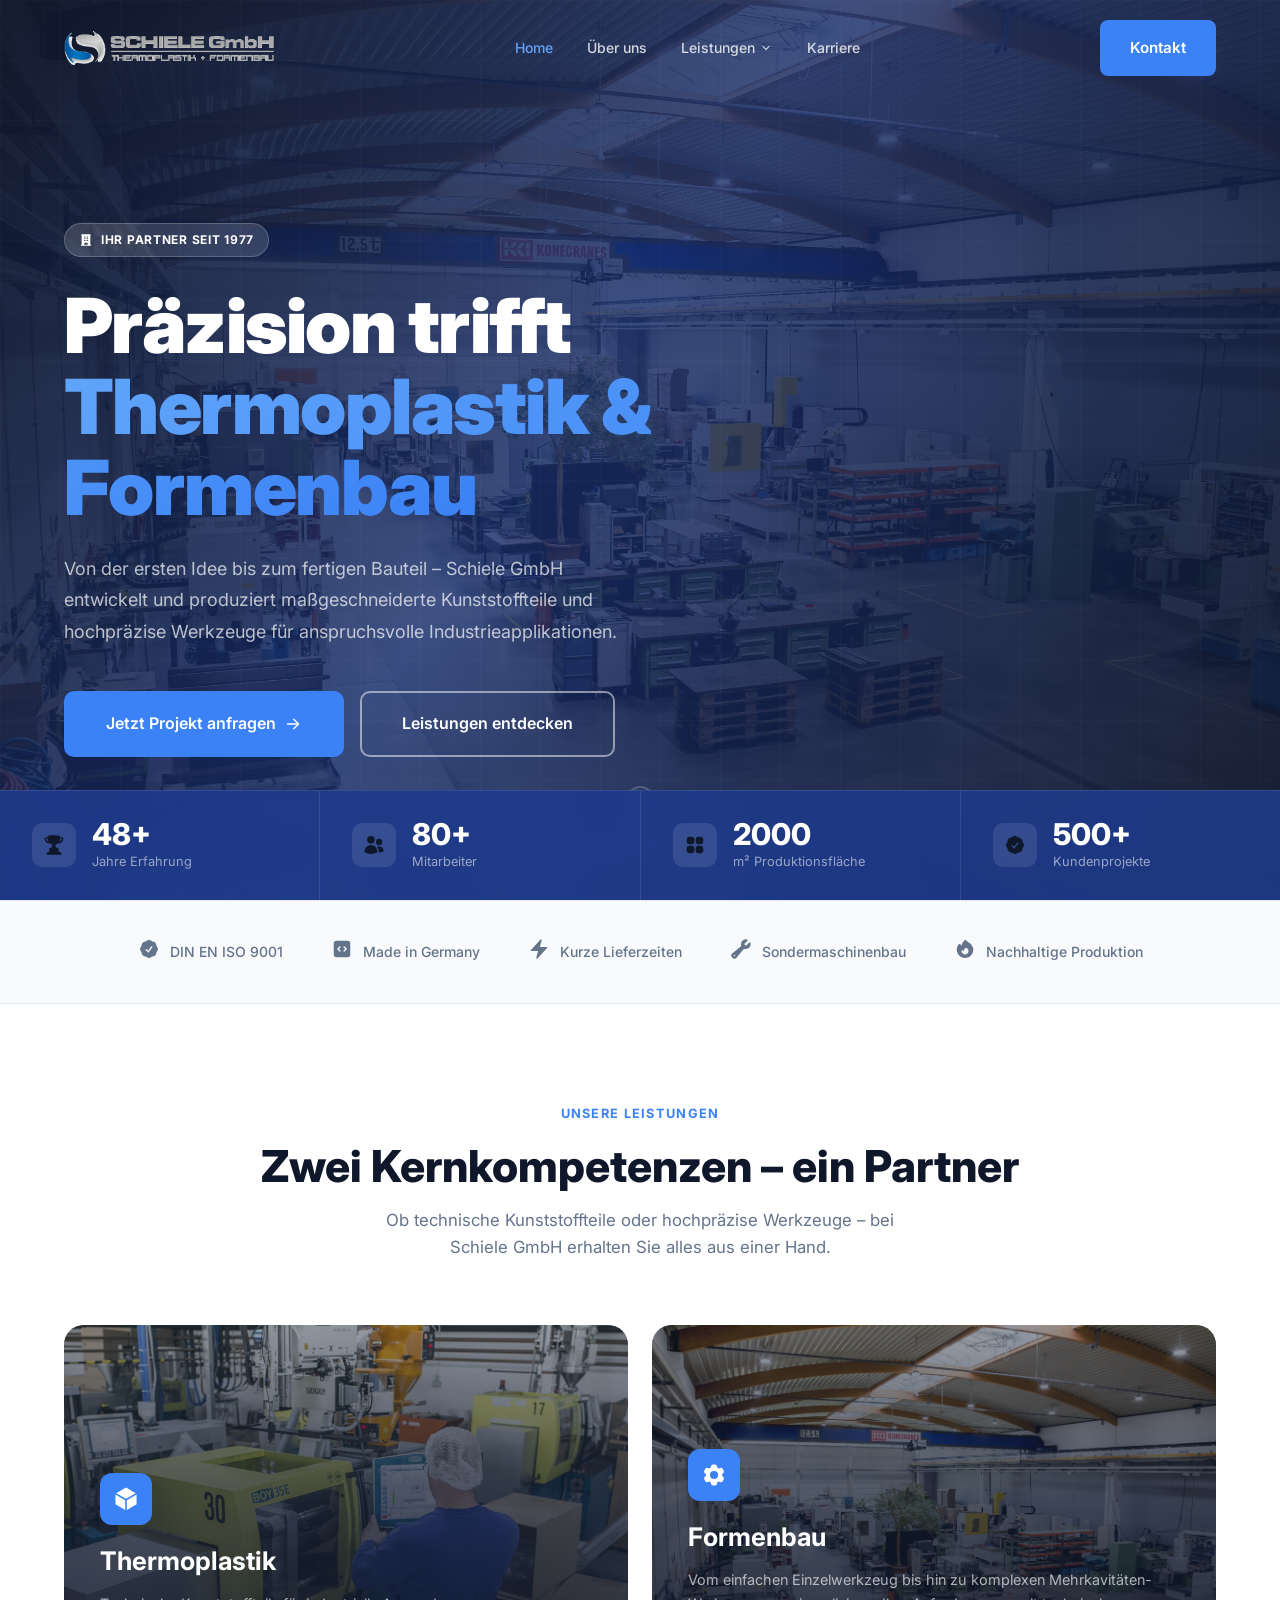
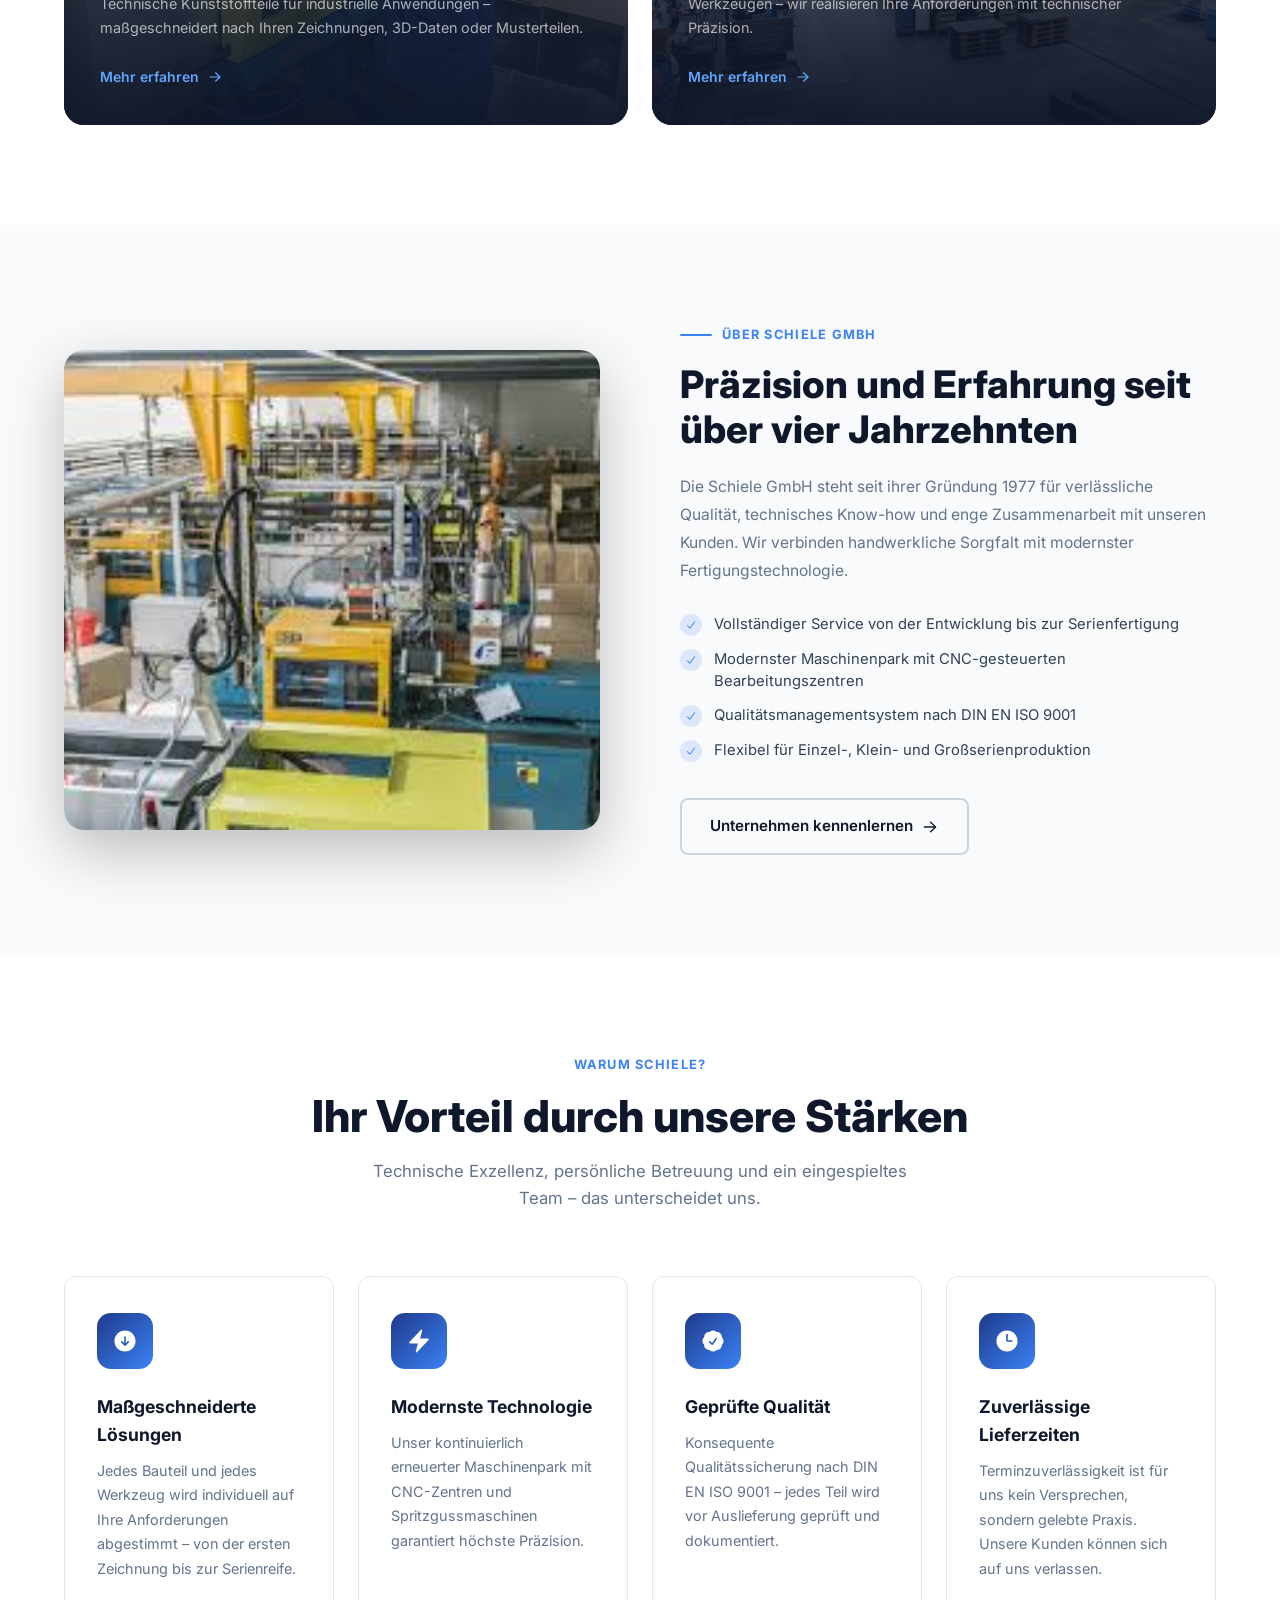
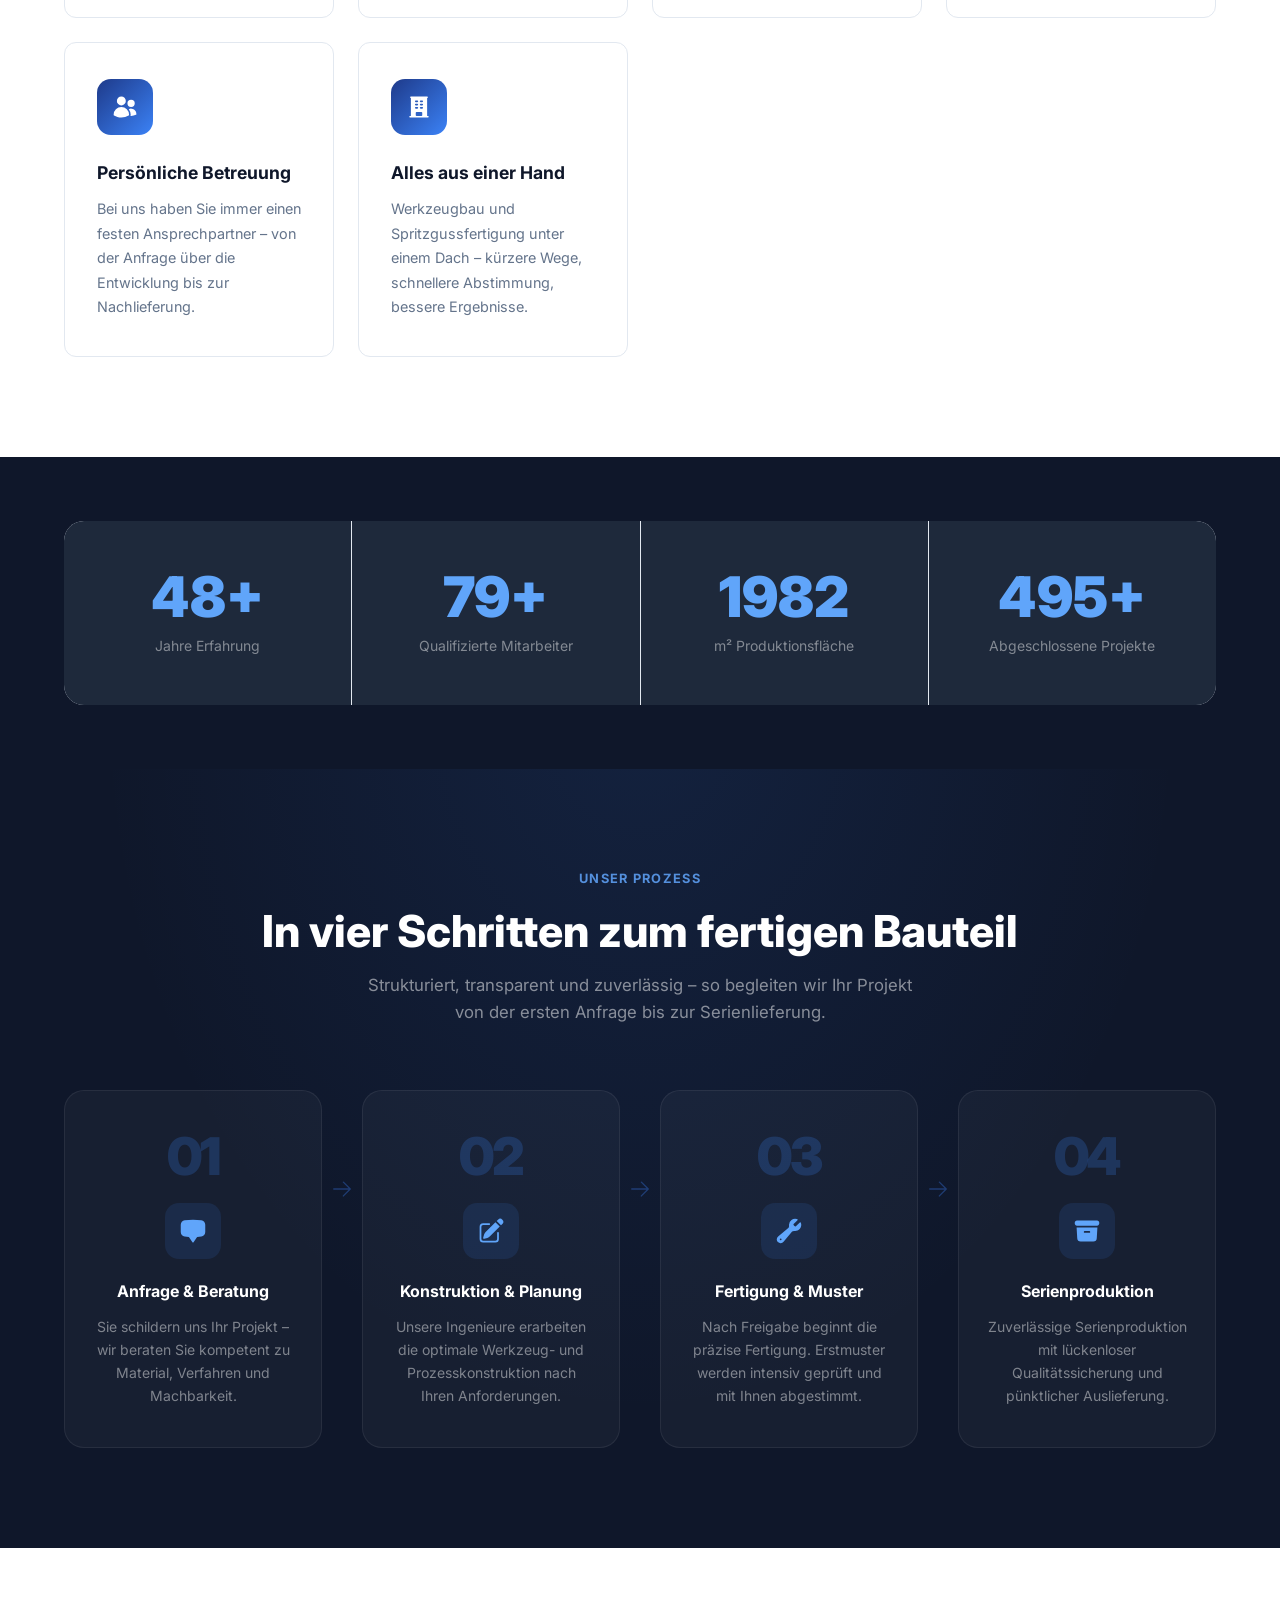
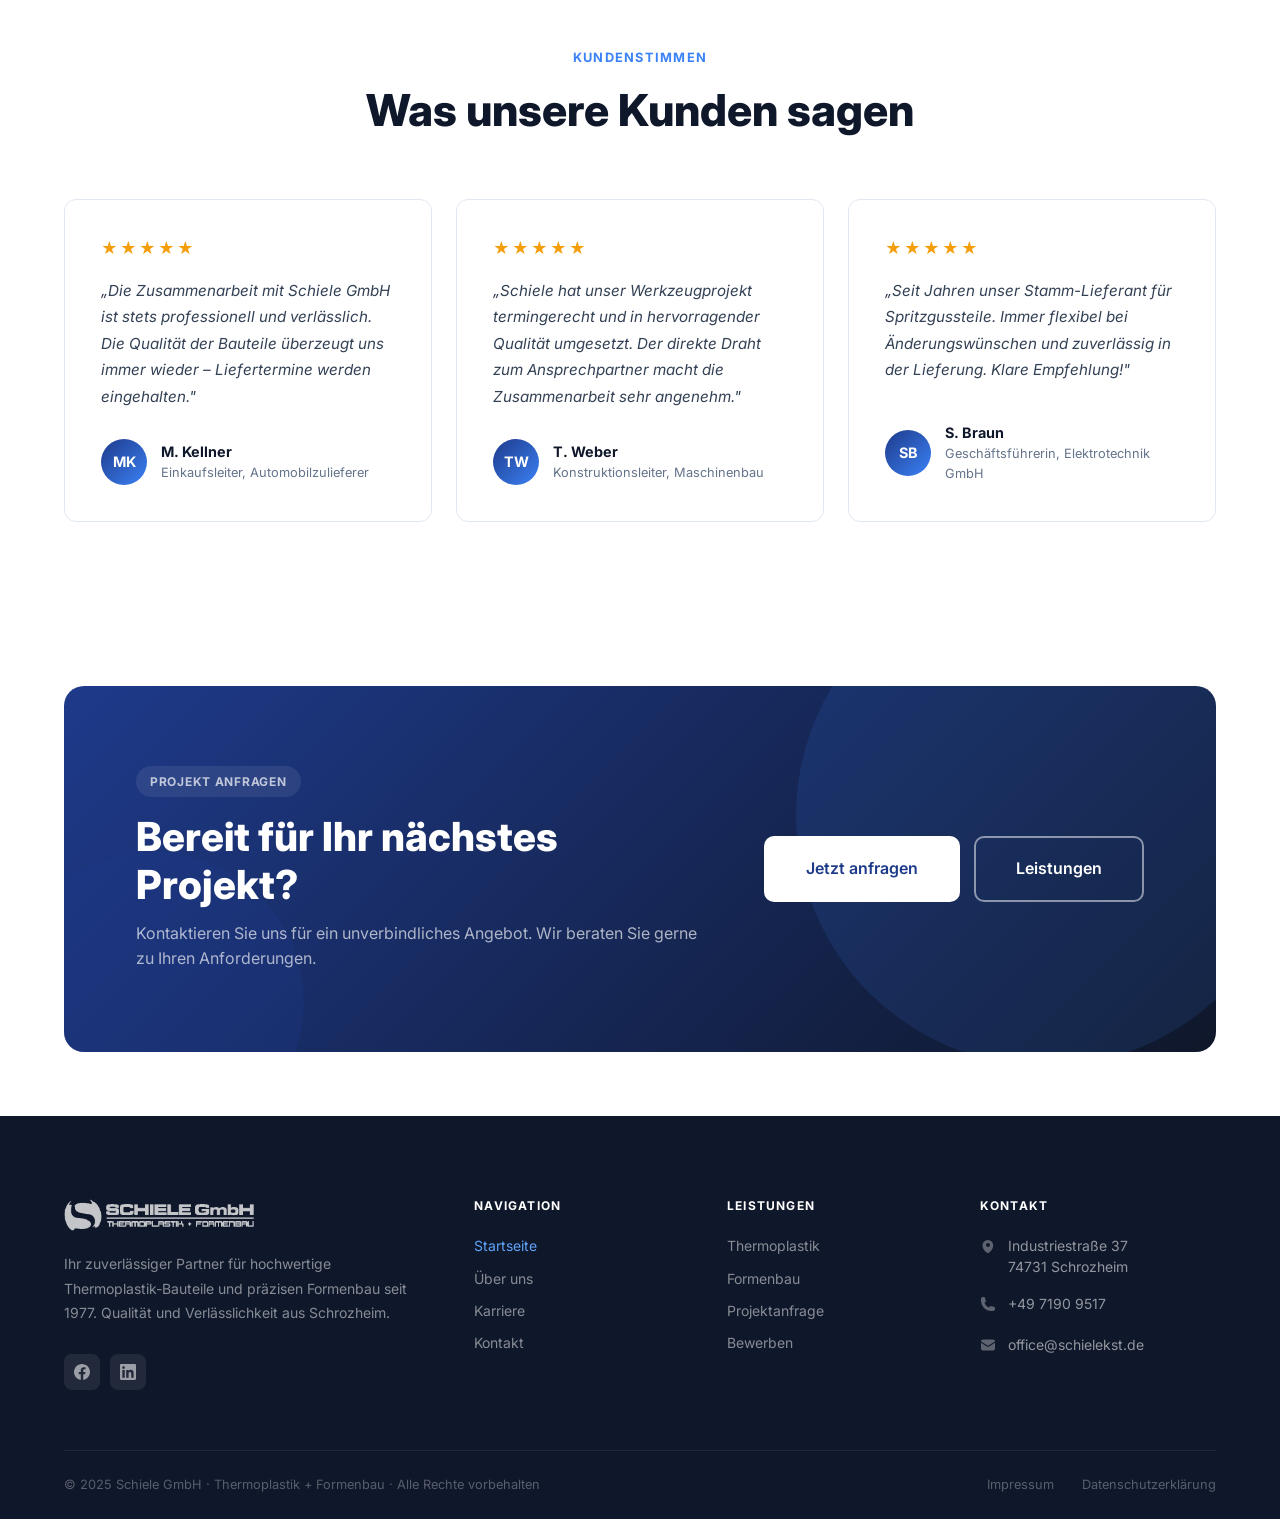
==== index.html @ 1c0bf758 "Initial commit: Schiele GmbH website Co-Authored-By: Claude Sonnet 4.6 <noreply@anthropic.com>" ====
<!DOCTYPE html>
<html lang="de">
<head>
  <meta charset="UTF-8">
  <meta name="viewport" content="width=device-width, initial-scale=1.0">
  <title>Schiele GmbH – Thermoplastik + Formenbau | Schrozheim</title>
  <meta name="description" content="Schiele GmbH – Ihr erfahrener Partner für Thermoplastik-Bauteile und Formenbau. Seit 1977 bieten wir maßgeschneiderte Lösungen für die Industrie.">
  <link rel="stylesheet" href="css/style.css">
  <link rel="preconnect" href="https://fonts.googleapis.com">
  <link rel="preconnect" href="https://fonts.gstatic.com" crossorigin>
  <link href="https://fonts.googleapis.com/css2?family=Inter:wght@300;400;500;600;700;800;900&display=swap" rel="stylesheet">
</head>
<body>

<!-- ===== NAVBAR ===== -->
<nav class="navbar" id="navbar">
  <div class="container">
    <div class="navbar-inner">
      <a href="index.html" class="navbar-logo">
        <img src="Images/schiele_logo_transparent_edited.png" alt="Schiele GmbH">
      </a>
      <ul class="navbar-links">
        <li><a href="index.html">Home</a></li>
        <li><a href="ueber-uns.html">Über uns</a></li>
        <li class="nav-dropdown">
          <a href="#" class="dropdown-toggle">
            Leistungen
            <svg viewBox="0 0 20 20" fill="currentColor" width="14" height="14"><path fill-rule="evenodd" d="M5.23 7.21a.75.75 0 011.06.02L10 11.168l3.71-3.938a.75.75 0 111.08 1.04l-4.25 4.5a.75.75 0 01-1.08 0l-4.25-4.5a.75.75 0 01.02-1.06z" clip-rule="evenodd"/></svg>
          </a>
          <div class="nav-dropdown-menu">
            <a href="leistungen/thermoplastik.html">
              <span class="dd-icon">
                <svg xmlns="http://www.w3.org/2000/svg" viewBox="0 0 24 24" fill="currentColor" width="18" height="18"><path d="M12.378 1.602a.75.75 0 00-.756 0L3 6.632l9 5.25 9-5.25-8.622-5.03zM21.75 7.93l-9 5.25v9l8.628-5.032a.75.75 0 00.372-.648V7.93zM11.25 22.18v-9l-9-5.25v8.57a.75.75 0 00.372.648l8.628 5.033z"/></svg>
              </span>
              <span class="dd-text"><strong>Thermoplastik</strong><span>Kunststoffteile nach Maß</span></span>
            </a>
            <a href="leistungen/formenbau.html">
              <span class="dd-icon">
                <svg xmlns="http://www.w3.org/2000/svg" viewBox="0 0 24 24" fill="currentColor" width="18" height="18"><path fill-rule="evenodd" d="M11.078 2.25c-.917 0-1.699.663-1.85 1.567L9.05 4.889c-.02.12-.115.26-.297.348a7.493 7.493 0 00-.986.57c-.166.115-.334.126-.45.083L6.3 5.508a1.875 1.875 0 00-2.282.819l-.922 1.597a1.875 1.875 0 00.432 2.385l.84.692c.095.078.17.229.154.43a7.598 7.598 0 000 1.139c.015.2-.059.352-.153.43l-.841.692a1.875 1.875 0 00-.432 2.385l.922 1.597a1.875 1.875 0 002.282.818l1.019-.382c.115-.043.283-.031.45.082.312.214.641.405.985.57.182.088.277.228.297.35l.178 1.071c.151.904.933 1.567 1.85 1.567h1.844c.916 0 1.699-.663 1.85-1.567l.178-1.072c.02-.12.114-.26.297-.349.344-.165.673-.356.985-.57.167-.114.335-.125.45-.082l1.02.382a1.875 1.875 0 002.28-.819l.923-1.597a1.875 1.875 0 00-.432-2.385l-.84-.692c-.095-.078-.17-.229-.154-.43a7.614 7.614 0 000-1.139c-.016-.2.059-.352.153-.43l.84-.692c.708-.582.891-1.59.433-2.385l-.922-1.597a1.875 1.875 0 00-2.282-.818l-1.02.382c-.114.043-.282.031-.449-.083a7.49 7.49 0 00-.985-.57c-.183-.087-.277-.227-.297-.348l-.179-1.072a1.875 1.875 0 00-1.85-1.567h-1.843zM12 15.75a3.75 3.75 0 100-7.5 3.75 3.75 0 000 7.5z" clip-rule="evenodd"/></svg>
              </span>
              <span class="dd-text"><strong>Formenbau</strong><span>Von der Idee zum Werkzeug</span></span>
            </a>
          </div>
        </li>
        <li><a href="karriere.html">Karriere</a></li>
      </ul>
      <div class="navbar-cta">
        <a href="kontakt.html" class="btn btn-primary">Kontakt</a>
      </div>
      <button class="hamburger" id="hamburger" aria-label="Menü öffnen">
        <span></span><span></span><span></span>
      </button>
    </div>
  </div>
</nav>
<div class="mobile-nav" id="mobileNav">
  <button class="mobile-nav-close" id="mobileClose">✕</button>
  <a href="index.html">Home</a>
  <a href="ueber-uns.html">Über uns</a>
  <div class="mobile-nav-section">
    <div class="mobile-nav-label">Leistungen</div>
    <a href="leistungen/thermoplastik.html" style="font-size:1rem;padding:10px 0 10px 16px;">→&nbsp; Thermoplastik</a>
    <a href="leistungen/formenbau.html" style="font-size:1rem;padding:10px 0 10px 16px;">→&nbsp; Formenbau</a>
  </div>
  <a href="karriere.html">Karriere</a>
  <a href="kontakt.html" class="btn btn-primary btn-lg" style="margin-top:32px;justify-content:center;">Kontakt aufnehmen</a>
</div>

<!-- ===== HERO ===== -->
<section class="hero">
  <div class="hero-bg" style="background-image: url('Images/moulds_halle__2_.jpg')"></div>
  <div class="hero-gradient"></div>
  <div class="hero-grid-overlay"></div>
  <div class="container" style="width:100%">
    <div class="hero-content">
      <div class="hero-badge">
        <span class="badge badge-white" style="display:inline-flex;align-items:center;gap:8px">
          <svg xmlns="http://www.w3.org/2000/svg" viewBox="0 0 24 24" fill="currentColor" width="14" height="14"><path fill-rule="evenodd" d="M4.5 2.25a.75.75 0 000 1.5v16.5h-.75a.75.75 0 000 1.5h16.5a.75.75 0 000-1.5h-.75V3.75a.75.75 0 000-1.5h-15zM9 6a.75.75 0 000 1.5h1.5a.75.75 0 000-1.5H9zm-.75 3.75A.75.75 0 019 9h1.5a.75.75 0 010 1.5H9a.75.75 0 01-.75-.75zM9 12a.75.75 0 000 1.5h1.5a.75.75 0 000-1.5H9zm3.75-5.25A.75.75 0 0113.5 6H15a.75.75 0 010 1.5h-1.5a.75.75 0 01-.75-.75zM13.5 9a.75.75 0 000 1.5H15A.75.75 0 0015 9h-1.5zm-.75 3.75a.75.75 0 01.75-.75H15a.75.75 0 010 1.5h-1.5a.75.75 0 01-.75-.75zM9 19.5v-2.25a.75.75 0 01.75-.75h4.5a.75.75 0 01.75.75v2.25a.75.75 0 01-.75.75h-4.5A.75.75 0 019 19.5z" clip-rule="evenodd"/></svg>
          Ihr Partner seit 1977
        </span>
      </div>
      <h1>
        Präzision trifft<br>
        <span class="highlight">Thermoplastik &amp; Formenbau</span>
      </h1>
      <p class="hero-lead">
        Von der ersten Idee bis zum fertigen Bauteil – Schiele GmbH entwickelt und produziert
        maßgeschneiderte Kunststoffteile und hochpräzise Werkzeuge für anspruchsvolle Industrieapplikationen.
      </p>
      <div class="hero-actions">
        <a href="kontakt.html" class="btn btn-primary btn-lg">
          Jetzt Projekt anfragen
          <svg xmlns="http://www.w3.org/2000/svg" viewBox="0 0 20 20" fill="currentColor" width="18" height="18"><path fill-rule="evenodd" d="M3 10a.75.75 0 01.75-.75h10.638L10.23 5.29a.75.75 0 111.04-1.08l5.5 5.25a.75.75 0 010 1.08l-5.5 5.25a.75.75 0 11-1.04-1.08l4.158-3.96H3.75A.75.75 0 013 10z" clip-rule="evenodd"/></svg>
        </a>
        <a href="#leistungen" class="btn btn-outline-white btn-lg">Leistungen entdecken</a>
      </div>
    </div>
  </div>

  <!-- Stats Bar -->
  <div class="hero-stats">
    <div class="container" style="width:100%;max-width:100%;padding:0">
      <div class="hero-stats-inner">
        <div class="hero-stat">
          <div class="hero-stat-icon">
            <svg xmlns="http://www.w3.org/2000/svg" viewBox="0 0 24 24" fill="currentColor" width="22" height="22"><path fill-rule="evenodd" d="M5.166 2.621v.858c-1.035.148-2.059.33-3.071.543a.75.75 0 00-.584.859 6.753 6.753 0 006.138 5.6 6.73 6.73 0 002.743 1.346A6.707 6.707 0 019.279 15H8.54c-1.036 0-1.875.84-1.875 1.875V19.5h-.75a2.25 2.25 0 00-2.25 2.25c0 .414.336.75.75.75h15a.75.75 0 00.75-.75 2.25 2.25 0 00-2.25-2.25h-.75v-2.625c0-1.036-.84-1.875-1.875-1.875h-.739a6.706 6.706 0 01-1.112-3.173 6.73 6.73 0 002.743-1.347 6.753 6.753 0 006.139-5.6.75.75 0 00-.585-.858 47.077 47.077 0 00-3.07-.543V2.62a.75.75 0 00-.658-.744 49.798 49.798 0 00-6.093-.377c-2.063 0-4.096.128-6.093.377a.75.75 0 00-.657.744zm0 2.629c0 1.196.312 2.32.857 3.294A5.266 5.266 0 013.16 5.337a45.6 45.6 0 012.006-.343v.256zm13.5 0v-.256c.674.1 1.343.214 2.006.343a5.265 5.265 0 01-2.863 3.207 6.72 6.72 0 00.857-3.294z" clip-rule="evenodd"/></svg>
          </div>
          <div>
            <div class="hero-stat-value"><span data-target="48" data-suffix="+">48+</span></div>
            <div class="hero-stat-label">Jahre Erfahrung</div>
          </div>
        </div>
        <div class="hero-stat">
          <div class="hero-stat-icon">
            <svg xmlns="http://www.w3.org/2000/svg" viewBox="0 0 24 24" fill="currentColor" width="22" height="22"><path d="M4.5 6.375a4.125 4.125 0 118.25 0 4.125 4.125 0 01-8.25 0zM14.25 8.625a3.375 3.375 0 116.75 0 3.375 3.375 0 01-6.75 0zM1.5 19.125a7.125 7.125 0 0114.25 0v.003l-.001.119a.75.75 0 01-.363.63 13.067 13.067 0 01-6.761 1.873c-2.472 0-4.786-.684-6.76-1.873a.75.75 0 01-.364-.63l-.001-.122zM17.25 19.128l-.001.144a2.25 2.25 0 01-.233.96 10.088 10.088 0 005.06-1.01.75.75 0 00.42-.643 4.875 4.875 0 00-6.957-4.611 8.586 8.586 0 011.71 5.157v.003z"/></svg>
          </div>
          <div>
            <div class="hero-stat-value"><span data-target="80" data-suffix="+">80+</span></div>
            <div class="hero-stat-label">Mitarbeiter</div>
          </div>
        </div>
        <div class="hero-stat">
          <div class="hero-stat-icon">
            <svg xmlns="http://www.w3.org/2000/svg" viewBox="0 0 24 24" fill="currentColor" width="22" height="22"><path fill-rule="evenodd" d="M3 6a3 3 0 013-3h2.25a3 3 0 013 3v2.25a3 3 0 01-3 3H6a3 3 0 01-3-3V6zm9.75 0a3 3 0 013-3H18a3 3 0 013 3v2.25a3 3 0 01-3 3h-2.25a3 3 0 01-3-3V6zM3 15.75a3 3 0 013-3h2.25a3 3 0 013 3V18a3 3 0 01-3 3H6a3 3 0 01-3-3v-2.25zm9.75 0a3 3 0 013-3H18a3 3 0 013 3V18a3 3 0 01-3 3h-2.25a3 3 0 01-3-3v-2.25z" clip-rule="evenodd"/></svg>
          </div>
          <div>
            <div class="hero-stat-value"><span data-target="2000">2.000</span></div>
            <div class="hero-stat-label">m² Produktionsfläche</div>
          </div>
        </div>
        <div class="hero-stat">
          <div class="hero-stat-icon">
            <svg xmlns="http://www.w3.org/2000/svg" viewBox="0 0 24 24" fill="currentColor" width="22" height="22"><path fill-rule="evenodd" d="M8.603 3.799A4.49 4.49 0 0112 2.25c1.357 0 2.573.6 3.397 1.549a4.49 4.49 0 013.498 1.307 4.491 4.491 0 011.307 3.497A4.49 4.49 0 0121.75 12a4.49 4.49 0 01-1.549 3.397 4.491 4.491 0 01-1.307 3.497 4.491 4.491 0 01-3.497 1.307A4.49 4.49 0 0112 21.75a4.49 4.49 0 01-3.397-1.549 4.49 4.49 0 01-3.498-1.306 4.491 4.491 0 01-1.307-3.498A4.49 4.49 0 012.25 12c0-1.357.6-2.573 1.549-3.397a4.49 4.49 0 011.307-3.497 4.49 4.49 0 013.497-1.307zm7.007 6.387a.75.75 0 10-1.22-.872l-3.236 4.53L9.53 12.22a.75.75 0 00-1.06 1.06l2.25 2.25a.75.75 0 001.14-.094l3.75-5.25z" clip-rule="evenodd"/></svg>
          </div>
          <div>
            <div class="hero-stat-value"><span data-target="500" data-suffix="+">500+</span></div>
            <div class="hero-stat-label">Kundenprojekte</div>
          </div>
        </div>
      </div>
    </div>
  </div>

  <div class="hero-scroll">
    <div class="scroll-indicator"><div class="scroll-dot"></div></div>
    <span class="hero-scroll-text">Scrollen</span>
  </div>
</section>

<!-- ===== CERTIFICATIONS STRIP ===== -->
<div class="certs-strip">
  <div class="container">
    <div class="certs-inner">
      <div class="cert-item">
        <span class="cert-icon"><svg xmlns="http://www.w3.org/2000/svg" viewBox="0 0 24 24" fill="currentColor" width="22" height="22"><path fill-rule="evenodd" d="M8.603 3.799A4.49 4.49 0 0112 2.25c1.357 0 2.573.6 3.397 1.549a4.49 4.49 0 013.498 1.307 4.491 4.491 0 011.307 3.497A4.49 4.49 0 0121.75 12a4.49 4.49 0 01-1.549 3.397 4.491 4.491 0 01-1.307 3.497 4.491 4.491 0 01-3.497 1.307A4.49 4.49 0 0112 21.75a4.49 4.49 0 01-3.397-1.549 4.49 4.49 0 01-3.498-1.306 4.491 4.491 0 01-1.307-3.498A4.49 4.49 0 012.25 12c0-1.357.6-2.573 1.549-3.397a4.49 4.49 0 011.307-3.497 4.49 4.49 0 013.497-1.307zm7.007 6.387a.75.75 0 10-1.22-.872l-3.236 4.53L9.53 12.22a.75.75 0 00-1.06 1.06l2.25 2.25a.75.75 0 001.14-.094l3.75-5.25z" clip-rule="evenodd"/></svg></span>
        DIN EN ISO 9001
      </div>
      <div class="cert-item">
        <span class="cert-icon"><svg xmlns="http://www.w3.org/2000/svg" viewBox="0 0 24 24" fill="currentColor" width="22" height="22"><path fill-rule="evenodd" d="M3 6a3 3 0 013-3h12a3 3 0 013 3v12a3 3 0 01-3 3H6a3 3 0 01-3-3V6zm14.25 6a.75.75 0 01-.22.53l-2.25 2.25a.75.75 0 11-1.06-1.06L15.44 12l-1.72-1.72a.75.75 0 111.06-1.06l2.25 2.25c.141.14.22.331.22.53zm-10.28-.53a.75.75 0 000 1.06l2.25 2.25a.75.75 0 101.06-1.06L8.56 12l1.72-1.72a.75.75 0 10-1.06-1.06l-2.25 2.25z" clip-rule="evenodd"/></svg></span>
        Made in Germany
      </div>
      <div class="cert-item">
        <span class="cert-icon"><svg xmlns="http://www.w3.org/2000/svg" viewBox="0 0 24 24" fill="currentColor" width="22" height="22"><path fill-rule="evenodd" d="M14.615 1.595a.75.75 0 01.359.852L12.982 9.75h7.268a.75.75 0 01.548 1.262l-10.5 11.25a.75.75 0 01-1.272-.71l1.992-7.302H3.75a.75.75 0 01-.548-1.262l10.5-11.25a.75.75 0 01.913-.143z" clip-rule="evenodd"/></svg></span>
        Kurze Lieferzeiten
      </div>
      <div class="cert-item">
        <span class="cert-icon"><svg xmlns="http://www.w3.org/2000/svg" viewBox="0 0 24 24" fill="currentColor" width="22" height="22"><path fill-rule="evenodd" d="M12 6.75a5.25 5.25 0 016.775-5.025.75.75 0 01.313 1.248l-3.32 3.319c.063.475.276.934.641 1.299.365.365.824.578 1.3.641l3.318-3.319a.75.75 0 011.248.313 5.25 5.25 0 01-5.472 6.756c-1.018-.086-1.87.1-2.309.634L7.344 21.3A3.298 3.298 0 112.7 16.657l8.684-7.151c.533-.44.72-1.291.634-2.309A5.342 5.342 0 0112 6.75zM4.117 19.125a.75.75 0 01.75-.75h.008a.75.75 0 01.75.75v.008a.75.75 0 01-.75.75h-.008a.75.75 0 01-.75-.75v-.008z" clip-rule="evenodd"/></svg></span>
        Sondermaschinenbau
      </div>
      <div class="cert-item">
        <span class="cert-icon"><svg xmlns="http://www.w3.org/2000/svg" viewBox="0 0 24 24" fill="currentColor" width="22" height="22"><path fill-rule="evenodd" d="M12.963 2.286a.75.75 0 00-1.071-.136 9.742 9.742 0 00-3.539 6.177A7.547 7.547 0 016.648 6.61a.75.75 0 00-1.152-.082A9 9 0 1015.68 4.534a7.46 7.46 0 01-2.717-2.248zM15.75 14.25a3.75 3.75 0 11-7.313-1.172c.628.465 1.35.81 2.133 1a5.99 5.99 0 011.925-3.545 3.75 3.75 0 013.255 3.717z" clip-rule="evenodd"/></svg></span>
        Nachhaltige Produktion
      </div>
    </div>
  </div>
</div>

<!-- ===== LEISTUNGEN ===== -->
<section class="section" id="leistungen">
  <div class="container">
    <div class="section-header center fade-up">
      <div class="section-eyebrow">Unsere Leistungen</div>
      <h2 class="section-title">Zwei Kernkompetenzen – ein Partner</h2>
      <p class="section-subtitle">Ob technische Kunststoffteile oder hochpräzise Werkzeuge – bei Schiele GmbH erhalten Sie alles aus einer Hand.</p>
    </div>
    <div class="services-grid">
      <a href="leistungen/thermoplastik.html" class="service-card fade-up">
        <img src="Images/Thermoplast_04.jpg" alt="Thermoplastik Fertigung" class="service-card-img">
        <div class="service-card-overlay"></div>
        <div class="service-card-body">
          <div class="service-card-icon">
            <svg xmlns="http://www.w3.org/2000/svg" viewBox="0 0 24 24" fill="currentColor" width="26" height="26"><path d="M12.378 1.602a.75.75 0 00-.756 0L3 6.632l9 5.25 9-5.25-8.622-5.03zM21.75 7.93l-9 5.25v9l8.628-5.032a.75.75 0 00.372-.648V7.93zM11.25 22.18v-9l-9-5.25v8.57a.75.75 0 00.372.648l8.628 5.033z"/></svg>
          </div>
          <h3>Thermoplastik</h3>
          <p>Technische Kunststoffteile für industrielle Anwendungen – maßgeschneidert nach Ihren Zeichnungen, 3D-Daten oder Musterteilen.</p>
          <span class="service-card-link">
            Mehr erfahren
            <svg xmlns="http://www.w3.org/2000/svg" viewBox="0 0 20 20" fill="currentColor" width="16" height="16"><path fill-rule="evenodd" d="M3 10a.75.75 0 01.75-.75h10.638L10.23 5.29a.75.75 0 111.04-1.08l5.5 5.25a.75.75 0 010 1.08l-5.5 5.25a.75.75 0 11-1.04-1.08l4.158-3.96H3.75A.75.75 0 013 10z" clip-rule="evenodd"/></svg>
          </span>
        </div>
      </a>
      <a href="leistungen/formenbau.html" class="service-card fade-up">
        <img src="Images/moulds_halle__2_.jpg" alt="Formenbau Werkzeughalle" class="service-card-img">
        <div class="service-card-overlay"></div>
        <div class="service-card-body">
          <div class="service-card-icon">
            <svg xmlns="http://www.w3.org/2000/svg" viewBox="0 0 24 24" fill="currentColor" width="26" height="26"><path fill-rule="evenodd" d="M11.078 2.25c-.917 0-1.699.663-1.85 1.567L9.05 4.889c-.02.12-.115.26-.297.348a7.493 7.493 0 00-.986.57c-.166.115-.334.126-.45.083L6.3 5.508a1.875 1.875 0 00-2.282.819l-.922 1.597a1.875 1.875 0 00.432 2.385l.84.692c.095.078.17.229.154.43a7.598 7.598 0 000 1.139c.015.2-.059.352-.153.43l-.841.692a1.875 1.875 0 00-.432 2.385l.922 1.597a1.875 1.875 0 002.282.818l1.019-.382c.115-.043.283-.031.45.082.312.214.641.405.985.57.182.088.277.228.297.35l.178 1.071c.151.904.933 1.567 1.85 1.567h1.844c.916 0 1.699-.663 1.85-1.567l.178-1.072c.02-.12.114-.26.297-.349.344-.165.673-.356.985-.57.167-.114.335-.125.45-.082l1.02.382a1.875 1.875 0 002.28-.819l.923-1.597a1.875 1.875 0 00-.432-2.385l-.84-.692c-.095-.078-.17-.229-.154-.43a7.614 7.614 0 000-1.139c-.016-.2.059-.352.153-.43l.84-.692c.708-.582.891-1.59.433-2.385l-.922-1.597a1.875 1.875 0 00-2.282-.818l-1.02.382c-.114.043-.282.031-.449-.083a7.49 7.49 0 00-.985-.57c-.183-.087-.277-.227-.297-.348l-.179-1.072a1.875 1.875 0 00-1.85-1.567h-1.843zM12 15.75a3.75 3.75 0 100-7.5 3.75 3.75 0 000 7.5z" clip-rule="evenodd"/></svg>
          </div>
          <h3>Formenbau</h3>
          <p>Vom einfachen Einzelwerkzeug bis hin zu komplexen Mehrkavitäten-Werkzeugen – wir realisieren Ihre Anforderungen mit technischer Präzision.</p>
          <span class="service-card-link">
            Mehr erfahren
            <svg xmlns="http://www.w3.org/2000/svg" viewBox="0 0 20 20" fill="currentColor" width="16" height="16"><path fill-rule="evenodd" d="M3 10a.75.75 0 01.75-.75h10.638L10.23 5.29a.75.75 0 111.04-1.08l5.5 5.25a.75.75 0 010 1.08l-5.5 5.25a.75.75 0 11-1.04-1.08l4.158-3.96H3.75A.75.75 0 013 10z" clip-rule="evenodd"/></svg>
          </span>
        </div>
      </a>
    </div>
  </div>
</section>

<!-- ===== ABOUT TEASER ===== -->
<section class="section section-gray">
  <div class="container">
    <div class="split">
      <div class="split-img fade-in">
        <img src="Images/Download.jpeg" alt="Schiele GmbH Produktion">
      </div>
      <div class="split-content fade-up">
        <div class="section-eyebrow">Über Schiele GmbH</div>
        <h2 class="split-title">Präzision und Erfahrung seit über vier Jahrzehnten</h2>
        <p class="split-text">Die Schiele GmbH steht seit ihrer Gründung 1977 für verlässliche Qualität, technisches Know-how und enge Zusammenarbeit mit unseren Kunden. Wir verbinden handwerkliche Sorgfalt mit modernster Fertigungstechnologie.</p>
        <ul class="checklist">
          <li>
            <span class="check-icon"><svg xmlns="http://www.w3.org/2000/svg" viewBox="0 0 20 20" fill="currentColor"><path fill-rule="evenodd" d="M16.704 4.153a.75.75 0 01.143 1.052l-8 10.5a.75.75 0 01-1.127.075l-4.5-4.5a.75.75 0 011.06-1.06l3.894 3.893 7.48-9.817a.75.75 0 011.05-.143z" clip-rule="evenodd"/></svg></span>
            Vollständiger Service von der Entwicklung bis zur Serienfertigung
          </li>
          <li>
            <span class="check-icon"><svg xmlns="http://www.w3.org/2000/svg" viewBox="0 0 20 20" fill="currentColor"><path fill-rule="evenodd" d="M16.704 4.153a.75.75 0 01.143 1.052l-8 10.5a.75.75 0 01-1.127.075l-4.5-4.5a.75.75 0 011.06-1.06l3.894 3.893 7.48-9.817a.75.75 0 011.05-.143z" clip-rule="evenodd"/></svg></span>
            Modernster Maschinenpark mit CNC-gesteuerten Bearbeitungszentren
          </li>
          <li>
            <span class="check-icon"><svg xmlns="http://www.w3.org/2000/svg" viewBox="0 0 20 20" fill="currentColor"><path fill-rule="evenodd" d="M16.704 4.153a.75.75 0 01.143 1.052l-8 10.5a.75.75 0 01-1.127.075l-4.5-4.5a.75.75 0 011.06-1.06l3.894 3.893 7.48-9.817a.75.75 0 011.05-.143z" clip-rule="evenodd"/></svg></span>
            Qualitätsmanagementsystem nach DIN EN ISO 9001
          </li>
          <li>
            <span class="check-icon"><svg xmlns="http://www.w3.org/2000/svg" viewBox="0 0 20 20" fill="currentColor"><path fill-rule="evenodd" d="M16.704 4.153a.75.75 0 01.143 1.052l-8 10.5a.75.75 0 01-1.127.075l-4.5-4.5a.75.75 0 011.06-1.06l3.894 3.893 7.48-9.817a.75.75 0 011.05-.143z" clip-rule="evenodd"/></svg></span>
            Flexibel für Einzel-, Klein- und Großserienproduktion
          </li>
        </ul>
        <a href="ueber-uns.html" class="btn btn-outline-dark">
          Unternehmen kennenlernen
          <svg xmlns="http://www.w3.org/2000/svg" viewBox="0 0 20 20" fill="currentColor" width="16" height="16"><path fill-rule="evenodd" d="M3 10a.75.75 0 01.75-.75h10.638L10.23 5.29a.75.75 0 111.04-1.08l5.5 5.25a.75.75 0 010 1.08l-5.5 5.25a.75.75 0 11-1.04-1.08l4.158-3.96H3.75A.75.75 0 013 10z" clip-rule="evenodd"/></svg>
        </a>
      </div>
    </div>
  </div>
</section>

<!-- ===== WHY US ===== -->
<section class="section">
  <div class="container">
    <div class="section-header center fade-up">
      <div class="section-eyebrow">Warum Schiele?</div>
      <h2 class="section-title">Ihr Vorteil durch unsere Stärken</h2>
      <p class="section-subtitle">Technische Exzellenz, persönliche Betreuung und ein eingespieltes Team – das unterscheidet uns.</p>
    </div>
    <div class="features-grid">
      <div class="feature-card fade-up">
        <div class="feature-icon">
          <svg xmlns="http://www.w3.org/2000/svg" viewBox="0 0 24 24" fill="white" width="26" height="26"><path fill-rule="evenodd" d="M12 2.25c-5.385 0-9.75 4.365-9.75 9.75s4.365 9.75 9.75 9.75 9.75-4.365 9.75-9.75S17.385 2.25 12 2.25zm-.53 14.03a.75.75 0 001.06 0l3-3a.75.75 0 10-1.06-1.06l-1.72 1.72V8.25a.75.75 0 00-1.5 0v5.69l-1.72-1.72a.75.75 0 00-1.06 1.06l3 3z" clip-rule="evenodd"/></svg>
        </div>
        <h4>Maßgeschneiderte Lösungen</h4>
        <p>Jedes Bauteil und jedes Werkzeug wird individuell auf Ihre Anforderungen abgestimmt – von der ersten Zeichnung bis zur Serienreife.</p>
      </div>
      <div class="feature-card fade-up">
        <div class="feature-icon">
          <svg xmlns="http://www.w3.org/2000/svg" viewBox="0 0 24 24" fill="white" width="26" height="26"><path fill-rule="evenodd" d="M14.615 1.595a.75.75 0 01.359.852L12.982 9.75h7.268a.75.75 0 01.548 1.262l-10.5 11.25a.75.75 0 01-1.272-.71l1.992-7.302H3.75a.75.75 0 01-.548-1.262l10.5-11.25a.75.75 0 01.913-.143z" clip-rule="evenodd"/></svg>
        </div>
        <h4>Modernste Technologie</h4>
        <p>Unser kontinuierlich erneuerter Maschinenpark mit CNC-Zentren und Spritzgussmaschinen garantiert höchste Präzision.</p>
      </div>
      <div class="feature-card fade-up">
        <div class="feature-icon">
          <svg xmlns="http://www.w3.org/2000/svg" viewBox="0 0 24 24" fill="white" width="26" height="26"><path fill-rule="evenodd" d="M8.603 3.799A4.49 4.49 0 0112 2.25c1.357 0 2.573.6 3.397 1.549a4.49 4.49 0 013.498 1.307 4.491 4.491 0 011.307 3.497A4.49 4.49 0 0121.75 12a4.49 4.49 0 01-1.549 3.397 4.491 4.491 0 01-1.307 3.497 4.491 4.491 0 01-3.497 1.307A4.49 4.49 0 0112 21.75a4.49 4.49 0 01-3.397-1.549 4.49 4.49 0 01-3.498-1.306 4.491 4.491 0 01-1.307-3.498A4.49 4.49 0 012.25 12c0-1.357.6-2.573 1.549-3.397a4.49 4.49 0 011.307-3.497 4.49 4.49 0 013.497-1.307zm7.007 6.387a.75.75 0 10-1.22-.872l-3.236 4.53L9.53 12.22a.75.75 0 00-1.06 1.06l2.25 2.25a.75.75 0 001.14-.094l3.75-5.25z" clip-rule="evenodd"/></svg>
        </div>
        <h4>Geprüfte Qualität</h4>
        <p>Konsequente Qualitätssicherung nach DIN EN ISO 9001 – jedes Teil wird vor Auslieferung geprüft und dokumentiert.</p>
      </div>
      <div class="feature-card fade-up">
        <div class="feature-icon">
          <svg xmlns="http://www.w3.org/2000/svg" viewBox="0 0 24 24" fill="white" width="26" height="26"><path fill-rule="evenodd" d="M12 2.25c-5.385 0-9.75 4.365-9.75 9.75s4.365 9.75 9.75 9.75 9.75-4.365 9.75-9.75S17.385 2.25 12 2.25zM12.75 6a.75.75 0 00-1.5 0v6c0 .414.336.75.75.75h4.5a.75.75 0 000-1.5h-3.75V6z" clip-rule="evenodd"/></svg>
        </div>
        <h4>Zuverlässige Lieferzeiten</h4>
        <p>Terminzuverlässigkeit ist für uns kein Versprechen, sondern gelebte Praxis. Unsere Kunden können sich auf uns verlassen.</p>
      </div>
      <div class="feature-card fade-up">
        <div class="feature-icon">
          <svg xmlns="http://www.w3.org/2000/svg" viewBox="0 0 24 24" fill="white" width="26" height="26"><path d="M4.5 6.375a4.125 4.125 0 118.25 0 4.125 4.125 0 01-8.25 0zM14.25 8.625a3.375 3.375 0 116.75 0 3.375 3.375 0 01-6.75 0zM1.5 19.125a7.125 7.125 0 0114.25 0v.003l-.001.119a.75.75 0 01-.363.63 13.067 13.067 0 01-6.761 1.873c-2.472 0-4.786-.684-6.76-1.873a.75.75 0 01-.364-.63l-.001-.122zM17.25 19.128l-.001.144a2.25 2.25 0 01-.233.96 10.088 10.088 0 005.06-1.01.75.75 0 00.42-.643 4.875 4.875 0 00-6.957-4.611 8.586 8.586 0 011.71 5.157v.003z"/></svg>
        </div>
        <h4>Persönliche Betreuung</h4>
        <p>Bei uns haben Sie immer einen festen Ansprechpartner – von der Anfrage über die Entwicklung bis zur Nachlieferung.</p>
      </div>
      <div class="feature-card fade-up">
        <div class="feature-icon">
          <svg xmlns="http://www.w3.org/2000/svg" viewBox="0 0 24 24" fill="white" width="26" height="26"><path fill-rule="evenodd" d="M4.5 2.25a.75.75 0 000 1.5v16.5h-.75a.75.75 0 000 1.5h16.5a.75.75 0 000-1.5h-.75V3.75a.75.75 0 000-1.5h-15zM9 6a.75.75 0 000 1.5h1.5a.75.75 0 000-1.5H9zm-.75 3.75A.75.75 0 019 9h1.5a.75.75 0 010 1.5H9a.75.75 0 01-.75-.75zM9 12a.75.75 0 000 1.5h1.5a.75.75 0 000-1.5H9zm3.75-5.25A.75.75 0 0113.5 6H15a.75.75 0 010 1.5h-1.5a.75.75 0 01-.75-.75zM13.5 9a.75.75 0 000 1.5H15A.75.75 0 0015 9h-1.5zm-.75 3.75a.75.75 0 01.75-.75H15a.75.75 0 010 1.5h-1.5a.75.75 0 01-.75-.75zM9 19.5v-2.25a.75.75 0 01.75-.75h4.5a.75.75 0 01.75.75v2.25a.75.75 0 01-.75.75h-4.5A.75.75 0 019 19.5z" clip-rule="evenodd"/></svg>
        </div>
        <h4>Alles aus einer Hand</h4>
        <p>Werkzeugbau und Spritzgussfertigung unter einem Dach – kürzere Wege, schnellere Abstimmung, bessere Ergebnisse.</p>
      </div>
    </div>
  </div>
</section>

<!-- ===== STATS ===== -->
<section class="section-sm section-dark">
  <div class="container">
    <div class="stats-row">
      <div class="stat-box" style="background:var(--dark-2)">
        <div class="stat-number" style="color:var(--accent-light)"><span data-target="48" data-suffix="+">48+</span></div>
        <div class="stat-label" style="color:rgba(255,255,255,.45)">Jahre Erfahrung</div>
      </div>
      <div class="stat-box" style="background:var(--dark-2)">
        <div class="stat-number" style="color:var(--accent-light)"><span data-target="80" data-suffix="+">80+</span></div>
        <div class="stat-label" style="color:rgba(255,255,255,.45)">Qualifizierte Mitarbeiter</div>
      </div>
      <div class="stat-box" style="background:var(--dark-2)">
        <div class="stat-number" style="color:var(--accent-light)"><span data-target="2000">2.000</span></div>
        <div class="stat-label" style="color:rgba(255,255,255,.45)">m² Produktionsfläche</div>
      </div>
      <div class="stat-box" style="background:var(--dark-2)">
        <div class="stat-number" style="color:var(--accent-light)"><span data-target="500" data-suffix="+">500+</span></div>
        <div class="stat-label" style="color:rgba(255,255,255,.45)">Abgeschlossene Projekte</div>
      </div>
    </div>
  </div>
</section>

<!-- ===== PROCESS – REDESIGNED ===== -->
<section class="section section-process">
  <div class="container">
    <div class="section-header center fade-up">
      <div class="section-eyebrow" style="color:rgba(96,165,250,.85)">Unser Prozess</div>
      <h2 class="section-title section-title-white">In vier Schritten zum fertigen Bauteil</h2>
      <p class="section-subtitle" style="color:rgba(255,255,255,.5)">Strukturiert, transparent und zuverlässig – so begleiten wir Ihr Projekt von der ersten Anfrage bis zur Serienlieferung.</p>
    </div>
    <div class="process-flow">
      <!-- Step 1 -->
      <div class="psc fade-up">
        <div class="psc-num">01</div>
        <div class="psc-icon-wrap">
          <svg xmlns="http://www.w3.org/2000/svg" viewBox="0 0 24 24" fill="currentColor"><path fill-rule="evenodd" d="M4.848 2.771A49.144 49.144 0 0112 2.25c2.43 0 4.817.178 7.152.52 1.978.292 3.348 2.024 3.348 3.97v6.02c0 1.946-1.37 3.678-3.348 3.97a48.901 48.901 0 01-3.476.383.39.39 0 00-.297.17l-2.755 4.133a.75.75 0 01-1.248 0l-2.755-4.133a.39.39 0 00-.297-.17 48.9 48.9 0 01-3.476-.384c-1.978-.29-3.348-2.024-3.348-3.97V6.741c0-1.946 1.37-3.68 3.348-3.97z" clip-rule="evenodd"/></svg>
        </div>
        <h4>Anfrage &amp; Beratung</h4>
        <p>Sie schildern uns Ihr Projekt – wir beraten Sie kompetent zu Material, Verfahren und Machbarkeit.</p>
      </div>
      <!-- Arrow -->
      <div class="psc-arrow">
        <svg xmlns="http://www.w3.org/2000/svg" viewBox="0 0 24 24" fill="currentColor"><path fill-rule="evenodd" d="M12.97 3.97a.75.75 0 011.06 0l7.5 7.5a.75.75 0 010 1.06l-7.5 7.5a.75.75 0 11-1.06-1.06l6.22-6.22H3a.75.75 0 010-1.5h16.19l-6.22-6.22a.75.75 0 010-1.06z" clip-rule="evenodd"/></svg>
      </div>
      <!-- Step 2 -->
      <div class="psc fade-up">
        <div class="psc-num">02</div>
        <div class="psc-icon-wrap">
          <svg xmlns="http://www.w3.org/2000/svg" viewBox="0 0 24 24" fill="currentColor"><path d="M21.731 2.269a2.625 2.625 0 00-3.712 0l-1.157 1.157 3.712 3.712 1.157-1.157a2.625 2.625 0 000-3.712zM19.513 8.199l-3.712-3.712-8.4 8.4a5.25 5.25 0 00-1.32 2.214l-.8 2.685a.75.75 0 00.933.933l2.685-.8a5.25 5.25 0 002.214-1.32l8.4-8.4z"/><path d="M5.25 5.25a3 3 0 00-3 3v10.5a3 3 0 003 3h10.5a3 3 0 003-3V13.5a.75.75 0 00-1.5 0v5.25a1.5 1.5 0 01-1.5 1.5H5.25a1.5 1.5 0 01-1.5-1.5V8.25a1.5 1.5 0 011.5-1.5h5.25a.75.75 0 000-1.5H5.25z"/></svg>
        </div>
        <h4>Konstruktion &amp; Planung</h4>
        <p>Unsere Ingenieure erarbeiten die optimale Werkzeug- und Prozesskonstruktion nach Ihren Anforderungen.</p>
      </div>
      <!-- Arrow -->
      <div class="psc-arrow">
        <svg xmlns="http://www.w3.org/2000/svg" viewBox="0 0 24 24" fill="currentColor"><path fill-rule="evenodd" d="M12.97 3.97a.75.75 0 011.06 0l7.5 7.5a.75.75 0 010 1.06l-7.5 7.5a.75.75 0 11-1.06-1.06l6.22-6.22H3a.75.75 0 010-1.5h16.19l-6.22-6.22a.75.75 0 010-1.06z" clip-rule="evenodd"/></svg>
      </div>
      <!-- Step 3 -->
      <div class="psc fade-up">
        <div class="psc-num">03</div>
        <div class="psc-icon-wrap">
          <svg xmlns="http://www.w3.org/2000/svg" viewBox="0 0 24 24" fill="currentColor"><path fill-rule="evenodd" d="M12 6.75a5.25 5.25 0 016.775-5.025.75.75 0 01.313 1.248l-3.32 3.319c.063.475.276.934.641 1.299.365.365.824.578 1.3.641l3.318-3.319a.75.75 0 011.248.313 5.25 5.25 0 01-5.472 6.756c-1.018-.086-1.87.1-2.309.634L7.344 21.3A3.298 3.298 0 112.7 16.657l8.684-7.151c.533-.44.72-1.291.634-2.309A5.342 5.342 0 0112 6.75zM4.117 19.125a.75.75 0 01.75-.75h.008a.75.75 0 01.75.75v.008a.75.75 0 01-.75.75h-.008a.75.75 0 01-.75-.75v-.008z" clip-rule="evenodd"/></svg>
        </div>
        <h4>Fertigung &amp; Muster</h4>
        <p>Nach Freigabe beginnt die präzise Fertigung. Erstmuster werden intensiv geprüft und mit Ihnen abgestimmt.</p>
      </div>
      <!-- Arrow -->
      <div class="psc-arrow">
        <svg xmlns="http://www.w3.org/2000/svg" viewBox="0 0 24 24" fill="currentColor"><path fill-rule="evenodd" d="M12.97 3.97a.75.75 0 011.06 0l7.5 7.5a.75.75 0 010 1.06l-7.5 7.5a.75.75 0 11-1.06-1.06l6.22-6.22H3a.75.75 0 010-1.5h16.19l-6.22-6.22a.75.75 0 010-1.06z" clip-rule="evenodd"/></svg>
      </div>
      <!-- Step 4 -->
      <div class="psc fade-up">
        <div class="psc-num">04</div>
        <div class="psc-icon-wrap">
          <svg xmlns="http://www.w3.org/2000/svg" viewBox="0 0 24 24" fill="currentColor"><path d="M3.375 3C2.339 3 1.5 3.84 1.5 4.875v.75c0 1.036.84 1.875 1.875 1.875h17.25c1.035 0 1.875-.84 1.875-1.875v-.75C22.5 3.839 21.66 3 20.625 3H3.375z"/><path fill-rule="evenodd" d="M3.087 9l.54 9.176A3 3 0 006.62 21h10.757a3 3 0 002.995-2.824L20.913 9H3.087zm6.163 3.75A.75.75 0 0110 12h4a.75.75 0 010 1.5h-4a.75.75 0 01-.75-.75z" clip-rule="evenodd"/></svg>
        </div>
        <h4>Serienproduktion</h4>
        <p>Zuverlässige Serienproduktion mit lückenloser Qualitätssicherung und pünktlicher Auslieferung.</p>
      </div>
    </div>
  </div>
</section>

<!-- ===== TESTIMONIALS ===== -->
<section class="section">
  <div class="container">
    <div class="section-header center fade-up">
      <div class="section-eyebrow">Kundenstimmen</div>
      <h2 class="section-title">Was unsere Kunden sagen</h2>
    </div>
    <div class="testimonials-grid">
      <div class="testimonial-card fade-up">
        <div class="stars">★★★★★</div>
        <p class="testimonial-text">„Die Zusammenarbeit mit Schiele GmbH ist stets professionell und verlässlich. Die Qualität der Bauteile überzeugt uns immer wieder – Liefertermine werden eingehalten."</p>
        <div class="testimonial-author">
          <div class="author-avatar">MK</div>
          <div><div class="author-name">M. Kellner</div><div class="author-role">Einkaufsleiter, Automobilzulieferer</div></div>
        </div>
      </div>
      <div class="testimonial-card fade-up">
        <div class="stars">★★★★★</div>
        <p class="testimonial-text">„Schiele hat unser Werkzeugprojekt termingerecht und in hervorragender Qualität umgesetzt. Der direkte Draht zum Ansprechpartner macht die Zusammenarbeit sehr angenehm."</p>
        <div class="testimonial-author">
          <div class="author-avatar">TW</div>
          <div><div class="author-name">T. Weber</div><div class="author-role">Konstruktionsleiter, Maschinenbau</div></div>
        </div>
      </div>
      <div class="testimonial-card fade-up">
        <div class="stars">★★★★★</div>
        <p class="testimonial-text">„Seit Jahren unser Stamm-Lieferant für Spritzgussteile. Immer flexibel bei Änderungswünschen und zuverlässig in der Lieferung. Klare Empfehlung!"</p>
        <div class="testimonial-author">
          <div class="author-avatar">SB</div>
          <div><div class="author-name">S. Braun</div><div class="author-role">Geschäftsführerin, Elektrotechnik GmbH</div></div>
        </div>
      </div>
    </div>
  </div>
</section>

<!-- ===== CTA BANNER ===== -->
<section class="section-sm">
  <div class="container">
    <div class="cta-banner fade-in">
      <div class="cta-banner-inner">
        <div>
          <span class="badge badge-dark" style="margin-bottom:16px">Projekt anfragen</span>
          <h2>Bereit für Ihr nächstes Projekt?</h2>
          <p>Kontaktieren Sie uns für ein unverbindliches Angebot. Wir beraten Sie gerne zu Ihren Anforderungen.</p>
        </div>
        <div class="cta-banner-actions">
          <a href="kontakt.html" class="btn btn-white btn-lg">Jetzt anfragen</a>
          <a href="leistungen/thermoplastik.html" class="btn btn-outline-white btn-lg">Leistungen</a>
        </div>
      </div>
    </div>
  </div>
</section>

<!-- ===== FOOTER ===== -->
<footer class="footer">
  <div class="footer-main">
    <div class="container">
      <div class="footer-grid">
        <div>
          <img src="Images/schiele_logo_transparent_edited.png" alt="Schiele GmbH" class="footer-logo">
          <p class="footer-about">Ihr zuverlässiger Partner für hochwertige Thermoplastik-Bauteile und präzisen Formenbau seit 1977. Qualität und Verlässlichkeit aus Schrozheim.</p>
          <div class="footer-social">
            <a href="#" aria-label="Facebook">
              <svg xmlns="http://www.w3.org/2000/svg" viewBox="0 0 24 24" fill="currentColor" width="16" height="16"><path d="M24 12.073c0-6.627-5.373-12-12-12s-12 5.373-12 12c0 5.99 4.388 10.954 10.125 11.854v-8.385H7.078v-3.47h3.047V9.43c0-3.007 1.792-4.669 4.533-4.669 1.312 0 2.686.235 2.686.235v2.953H15.83c-1.491 0-1.956.925-1.956 1.874v2.25h3.328l-.532 3.47h-2.796v8.385C19.612 23.027 24 18.062 24 12.073z"/></svg>
            </a>
            <a href="#" aria-label="LinkedIn">
              <svg xmlns="http://www.w3.org/2000/svg" viewBox="0 0 24 24" fill="currentColor" width="16" height="16"><path d="M20.447 20.452h-3.554v-5.569c0-1.328-.027-3.037-1.852-3.037-1.853 0-2.136 1.445-2.136 2.939v5.667H9.351V9h3.414v1.561h.046c.477-.9 1.637-1.85 3.37-1.85 3.601 0 4.267 2.37 4.267 5.455v6.286zM5.337 7.433a2.062 2.062 0 01-2.063-2.065 2.064 2.064 0 112.063 2.065zm1.782 13.019H3.555V9h3.564v11.452zM22.225 0H1.771C.792 0 0 .774 0 1.729v20.542C0 23.227.792 24 1.771 24h20.451C23.2 24 24 23.227 24 22.271V1.729C24 .774 23.2 0 22.222 0h.003z"/></svg>
            </a>
          </div>
        </div>
        <div class="footer-col">
          <h5>Navigation</h5>
          <ul class="footer-links">
            <li><a href="index.html">Startseite</a></li>
            <li><a href="ueber-uns.html">Über uns</a></li>
            <li><a href="karriere.html">Karriere</a></li>
            <li><a href="kontakt.html">Kontakt</a></li>
          </ul>
        </div>
        <div class="footer-col">
          <h5>Leistungen</h5>
          <ul class="footer-links">
            <li><a href="leistungen/thermoplastik.html">Thermoplastik</a></li>
            <li><a href="leistungen/formenbau.html">Formenbau</a></li>
            <li><a href="kontakt.html">Projektanfrage</a></li>
            <li><a href="bewerbung.html">Bewerben</a></li>
          </ul>
        </div>
        <div class="footer-col">
          <h5>Kontakt</h5>
          <div class="footer-contact-list">
            <div class="footer-contact-item">
              <span class="icon"><svg xmlns="http://www.w3.org/2000/svg" viewBox="0 0 24 24" fill="currentColor" width="16" height="16"><path fill-rule="evenodd" d="M11.54 22.351l.07.04.028.016a.76.76 0 00.723 0l.028-.015.071-.041a16.975 16.975 0 001.144-.742 19.58 19.58 0 002.683-2.282c1.944-2.003 3.5-4.697 3.5-8.327a8 8 0 10-16 0c0 3.63 1.556 6.326 3.5 8.327a19.58 19.58 0 002.683 2.282 16.975 16.975 0 001.144.742zM12 13.5a3 3 0 100-6 3 3 0 000 6z" clip-rule="evenodd"/></svg></span>
              <span>Industriestraße 37<br>74731 Schrozheim</span>
            </div>
            <div class="footer-contact-item">
              <span class="icon"><svg xmlns="http://www.w3.org/2000/svg" viewBox="0 0 24 24" fill="currentColor" width="16" height="16"><path fill-rule="evenodd" d="M1.5 4.5a3 3 0 013-3h1.372c.86 0 1.61.586 1.819 1.42l1.105 4.423a1.875 1.875 0 01-.694 1.955l-1.293.97c-.135.101-.164.249-.126.352a11.285 11.285 0 006.697 6.697c.103.038.25.009.352-.126l.97-1.293a1.875 1.875 0 011.955-.694l4.423 1.105c.834.209 1.42.959 1.42 1.82V19.5a3 3 0 01-3 3h-2.25C8.552 22.5 1.5 15.448 1.5 6.75V4.5z" clip-rule="evenodd"/></svg></span>
              <a href="tel:+4971909517">+49 7190 9517</a>
            </div>
            <div class="footer-contact-item">
              <span class="icon"><svg xmlns="http://www.w3.org/2000/svg" viewBox="0 0 24 24" fill="currentColor" width="16" height="16"><path d="M1.5 8.67v8.58a3 3 0 003 3h15a3 3 0 003-3V8.67l-8.928 5.493a3 3 0 01-3.144 0L1.5 8.67z"/><path d="M22.5 6.908V6.75a3 3 0 00-3-3h-15a3 3 0 00-3 3v.158l9.714 5.978a1.5 1.5 0 001.572 0L22.5 6.908z"/></svg></span>
              <a href="mailto:office@schielekst.de">office@schielekst.de</a>
            </div>
          </div>
        </div>
      </div>
    </div>
  </div>
  <div class="container">
    <div class="footer-bottom">
      <p class="footer-bottom-left">© 2025 Schiele GmbH · Thermoplastik + Formenbau · Alle Rechte vorbehalten</p>
      <div class="footer-bottom-right">
        <a href="#">Impressum</a>
        <a href="#">Datenschutzerklärung</a>
      </div>
    </div>
  </div>
</footer>

<script src="js/main.js"></script>
</body>
</html>
---- css/style.css ----
/* ===================================================
   SCHIELE GMBH – Modern Website Stylesheet
   =================================================== */

@import url('https://fonts.googleapis.com/css2?family=Inter:wght@300;400;500;600;700;800;900&display=swap');

/* ===== CSS VARIABLES ===== */
:root {
  --primary:       #1e3a8a;
  --primary-light: #2563eb;
  --accent:        #3b82f6;
  --accent-light:  #60a5fa;
  --dark:          #0f172a;
  --dark-2:        #1e293b;
  --dark-3:        #334155;
  --white:         #ffffff;
  --gray-50:       #f8fafc;
  --gray-100:      #f1f5f9;
  --gray-200:      #e2e8f0;
  --gray-300:      #cbd5e1;
  --gray-400:      #94a3b8;
  --gray-500:      #64748b;
  --gray-600:      #475569;
  --shadow-sm:     0 1px 3px rgba(0,0,0,.1);
  --shadow-md:     0 4px 20px rgba(0,0,0,.12);
  --shadow-lg:     0 8px 40px rgba(0,0,0,.18);
  --shadow-xl:     0 20px 60px rgba(0,0,0,.25);
  --radius:        12px;
  --radius-lg:     20px;
  --transition:    all .3s cubic-bezier(.4,0,.2,1);
}

/* ===== RESET ===== */
*, *::before, *::after { box-sizing: border-box; margin: 0; padding: 0; }
html { scroll-behavior: smooth; font-size: 16px; }
body {
  font-family: 'Inter', system-ui, sans-serif;
  color: var(--dark);
  background: var(--white);
  line-height: 1.6;
  -webkit-font-smoothing: antialiased;
}
img { max-width: 100%; height: auto; display: block; }
a { text-decoration: none; color: inherit; }
ul { list-style: none; }
button { font-family: inherit; }

/* ===== LAYOUT ===== */
.container       { max-width: 1200px; margin: 0 auto; padding: 0 24px; }
.container-wide  { max-width: 1400px; margin: 0 auto; padding: 0 24px; }
.section         { padding: 100px 0; }
.section-sm      { padding: 64px 0; }
.section-dark    { background: var(--dark); }
.section-gray    { background: var(--gray-50); }

/* ===== BUTTONS ===== */
.btn {
  display: inline-flex; align-items: center; gap: 8px;
  padding: 14px 28px; border-radius: 8px;
  font-weight: 600; font-size: .95rem;
  cursor: pointer; transition: var(--transition);
  border: 2px solid transparent; white-space: nowrap;
  text-decoration: none;
}
.btn-primary { background: var(--accent); color: var(--white); border-color: var(--accent); }
.btn-primary:hover { background: var(--primary-light); border-color: var(--primary-light); transform: translateY(-2px); box-shadow: 0 8px 24px rgba(59,130,246,.4); }
.btn-outline-white { background: transparent; color: var(--white); border-color: rgba(255,255,255,.5); }
.btn-outline-white:hover { background: rgba(255,255,255,.1); border-color: var(--white); }
.btn-outline-dark { background: transparent; color: var(--dark); border-color: var(--gray-300); }
.btn-outline-dark:hover { border-color: var(--accent); color: var(--accent); }
.btn-white { background: var(--white); color: var(--primary); }
.btn-white:hover { background: var(--gray-100); transform: translateY(-2px); }
.btn-lg { padding: 18px 40px; font-size: 1rem; border-radius: 10px; }
.btn svg, .btn-icon { width: 18px; height: 18px; flex-shrink: 0; }

/* ===== BADGES ===== */
.badge {
  display: inline-flex; align-items: center; gap: 6px;
  padding: 6px 14px; border-radius: 100px;
  font-size: .75rem; font-weight: 700;
  letter-spacing: .06em; text-transform: uppercase;
}
.badge-blue   { background: rgba(59,130,246,.15); color: var(--accent); }
.badge-white  { background: rgba(255,255,255,.15); color: var(--white); border: 1px solid rgba(255,255,255,.2); }
.badge-dark   { background: rgba(255,255,255,.08); color: rgba(255,255,255,.7); }

/* ===== SECTION HEADER ===== */
.section-header { margin-bottom: 64px; }
.section-header.center { text-align: center; }
.section-eyebrow {
  display: flex; align-items: center; gap: 10px;
  margin-bottom: 16px; font-size: .8rem;
  font-weight: 700; letter-spacing: .1em; text-transform: uppercase;
  color: var(--accent);
}
.section-eyebrow::before {
  content: ''; display: block; width: 32px; height: 2px;
  background: var(--accent); border-radius: 2px; flex-shrink: 0;
}
.section-header.center .section-eyebrow { justify-content: center; }
.section-header.center .section-eyebrow::before { display: none; }
.section-title {
  font-size: clamp(1.875rem, 3.5vw, 2.75rem);
  font-weight: 800; line-height: 1.15; color: var(--dark);
}
.section-title-white { color: var(--white); }
.section-subtitle { margin-top: 16px; font-size: 1.05rem; color: var(--gray-500); max-width: 560px; }
.section-header.center .section-subtitle { margin-left: auto; margin-right: auto; }

/* ===== NAVBAR ===== */
.navbar {
  position: fixed; top: 0; left: 0; right: 0; z-index: 1000;
  padding: 20px 0; transition: var(--transition);
}
.navbar.scrolled {
  background: rgba(15,23,42,.96);
  backdrop-filter: blur(16px); -webkit-backdrop-filter: blur(16px);
  padding: 12px 0;
  box-shadow: 0 4px 32px rgba(0,0,0,.4);
}
.navbar-inner {
  display: flex; align-items: center;
  justify-content: space-between; gap: 24px;
}
.navbar-logo img { height: 42px; width: auto; transition: var(--transition); }
.navbar-links {
  display: flex; align-items: center; gap: 2px; flex: 1;
  justify-content: center;
}
.navbar-links > li > a {
  color: rgba(255,255,255,.8); font-size: .875rem; font-weight: 500;
  padding: 8px 16px; border-radius: 6px;
  transition: var(--transition);
  display: flex; align-items: center; gap: 4px;
}
.navbar-links > li > a:hover { color: var(--white); background: rgba(255,255,255,.1); }

/* Dropdown */
.nav-dropdown { position: relative; }
.dropdown-toggle svg { width: 14px; height: 14px; transition: var(--transition); }
.nav-dropdown:hover .dropdown-toggle svg { transform: rotate(180deg); }
.nav-dropdown-menu {
  position: absolute; top: calc(100% + 12px); left: 50%;
  transform: translateX(-50%) translateY(-8px);
  background: var(--dark-2); border: 1px solid rgba(255,255,255,.1);
  border-radius: var(--radius); padding: 8px; min-width: 240px;
  opacity: 0; pointer-events: none; transition: var(--transition);
  box-shadow: var(--shadow-xl);
}
.nav-dropdown:hover .nav-dropdown-menu {
  opacity: 1; pointer-events: all;
  transform: translateX(-50%) translateY(0);
}
.nav-dropdown-menu a {
  display: flex !important; align-items: center; gap: 12px;
  padding: 12px 16px !important; border-radius: 8px !important;
  color: rgba(255,255,255,.75) !important;
  transition: var(--transition) !important;
}
.nav-dropdown-menu a:hover {
  background: rgba(59,130,246,.15) !important;
  color: var(--white) !important;
}
.nav-dropdown-menu .dd-icon {
  width: 34px; height: 34px; border-radius: 8px;
  background: rgba(59,130,246,.2); display: flex;
  align-items: center; justify-content: center;
  font-size: 1rem; flex-shrink: 0;
}
.nav-dropdown-menu .dd-text strong { display: block; font-size: .875rem; font-weight: 600; }
.nav-dropdown-menu .dd-text span  { display: block; font-size: .75rem; color: rgba(255,255,255,.5); }
.navbar-cta { display: flex; align-items: center; gap: 12px; }
.hamburger {
  display: none; flex-direction: column; gap: 5px;
  cursor: pointer; background: none; border: none; padding: 4px;
}
.hamburger span {
  display: block; width: 24px; height: 2px;
  background: var(--white); border-radius: 2px; transition: var(--transition);
}
.hamburger.active span:nth-child(1) { transform: rotate(45deg) translate(5px, 5px); }
.hamburger.active span:nth-child(2) { opacity: 0; }
.hamburger.active span:nth-child(3) { transform: rotate(-45deg) translate(5px, -5px); }

/* Mobile Nav */
.mobile-nav {
  display: none; position: fixed; inset: 0;
  background: var(--dark); z-index: 999;
  flex-direction: column; padding: 96px 32px 40px;
  overflow-y: auto;
}
.mobile-nav.open { display: flex; }
.mobile-nav a {
  color: rgba(255,255,255,.85); font-size: 1.2rem; font-weight: 600;
  padding: 16px 0; border-bottom: 1px solid rgba(255,255,255,.08);
  display: block; transition: var(--transition);
}
.mobile-nav a:hover { color: var(--accent-light); padding-left: 8px; }
.mobile-nav-section { margin-bottom: 8px; }
.mobile-nav-label {
  font-size: .7rem; font-weight: 700; letter-spacing: .1em;
  text-transform: uppercase; color: var(--gray-500); margin-bottom: 4px;
}
.mobile-nav-close {
  position: absolute; top: 24px; right: 24px;
  background: rgba(255,255,255,.1); border: none; color: var(--white);
  width: 40px; height: 40px; border-radius: 8px;
  font-size: 1.25rem; cursor: pointer; display: flex;
  align-items: center; justify-content: center;
}

/* ===== HERO (HOME) ===== */
.hero {
  position: relative; min-height: 100vh;
  display: flex; align-items: center; overflow: hidden; background: var(--dark);
}
.hero-bg {
  position: absolute; inset: 0;
  background-size: cover; background-position: center;
  opacity: .3; transform: scale(1.08);
  transition: transform 10s ease-out, opacity .8s ease;
}
.hero-bg.loaded { transform: scale(1); opacity: .38; }
.hero-gradient {
  position: absolute; inset: 0;
  background: linear-gradient(
    125deg,
    rgba(15,23,42,.92) 0%,
    rgba(30,58,138,.55) 45%,
    rgba(15,23,42,.85) 100%
  );
}
.hero-grid-overlay {
  position: absolute; inset: 0; opacity: .04;
  background-image: linear-gradient(rgba(255,255,255,.5) 1px, transparent 1px),
                    linear-gradient(90deg, rgba(255,255,255,.5) 1px, transparent 1px);
  background-size: 60px 60px;
}
.hero-content {
  position: relative; z-index: 2;
  max-width: 780px; padding-top: 80px;
}
.hero-badge { margin-bottom: 28px; }
.hero h1 {
  font-size: clamp(2.75rem, 6vw, 4.75rem);
  font-weight: 900; line-height: 1.07;
  color: var(--white); margin-bottom: 24px;
  letter-spacing: -.02em;
}
.hero h1 .highlight {
  background: linear-gradient(135deg, var(--accent-light), var(--accent));
  -webkit-background-clip: text; -webkit-text-fill-color: transparent;
  background-clip: text;
}
.hero-lead {
  font-size: 1.125rem; color: rgba(255,255,255,.7);
  max-width: 560px; margin-bottom: 44px; line-height: 1.75;
}
.hero-actions { display: flex; gap: 16px; flex-wrap: wrap; align-items: center; }
.hero-scroll {
  position: absolute; bottom: 40px; left: 50%;
  transform: translateX(-50%);
  display: flex; flex-direction: column; align-items: center; gap: 10px;
}
.hero-scroll-text {
  color: rgba(255,255,255,.4); font-size: .7rem;
  letter-spacing: .15em; text-transform: uppercase;
}
.scroll-indicator {
  width: 28px; height: 46px; border: 2px solid rgba(255,255,255,.2);
  border-radius: 100px; display: flex; justify-content: center; padding-top: 6px;
}
.scroll-dot {
  width: 4px; height: 8px; background: var(--accent);
  border-radius: 100px; animation: scrollDot 2s infinite;
}
@keyframes scrollDot {
  0%   { opacity: 1; transform: translateY(0); }
  80%  { opacity: 0; transform: translateY(18px); }
  100% { opacity: 0; transform: translateY(0); }
}

/* ===== HERO STATS BAR ===== */
.hero-stats {
  position: absolute; bottom: 0; left: 0; right: 0; z-index: 3;
  background: rgba(30,58,138,.9);
  backdrop-filter: blur(12px);
  border-top: 1px solid rgba(255,255,255,.1);
}
.hero-stats-inner {
  display: flex; align-items: stretch;
}
.hero-stat {
  flex: 1; padding: 28px 32px;
  display: flex; align-items: center; gap: 16px;
  border-right: 1px solid rgba(255,255,255,.1);
}
.hero-stat:last-child { border-right: none; }
.hero-stat-icon {
  width: 44px; height: 44px; background: rgba(255,255,255,.1);
  border-radius: 10px; display: flex; align-items: center;
  justify-content: center; font-size: 1.25rem; flex-shrink: 0;
}
.hero-stat-value {
  font-size: 1.875rem; font-weight: 800; color: var(--white); line-height: 1;
}
.hero-stat-label { font-size: .8rem; color: rgba(255,255,255,.55); margin-top: 3px; }

/* ===== PAGE HERO ===== */
.page-hero {
  position: relative; min-height: 440px;
  display: flex; align-items: flex-end;
  overflow: hidden; background: var(--dark);
}
.page-hero-bg {
  position: absolute; inset: 0;
  background-size: cover; background-position: center; opacity: .4;
}
.page-hero-overlay {
  position: absolute; inset: 0;
  background: linear-gradient(to top, var(--dark) 0%, rgba(15,23,42,.6) 50%, rgba(15,23,42,.3) 100%);
}
.page-hero-content { position: relative; z-index: 2; padding: 60px 0; }
.breadcrumb {
  display: flex; align-items: center; gap: 8px;
  font-size: .8rem; color: rgba(255,255,255,.45); margin-bottom: 14px;
}
.breadcrumb a { color: var(--accent-light); transition: var(--transition); }
.breadcrumb a:hover { color: var(--white); }
.breadcrumb-sep { color: rgba(255,255,255,.25); }
.page-hero h1 {
  font-size: clamp(2.25rem, 4.5vw, 3.5rem);
  font-weight: 800; color: var(--white);
  letter-spacing: -.02em; line-height: 1.1;
}
.page-hero .page-subtitle {
  margin-top: 12px; font-size: 1.1rem;
  color: rgba(255,255,255,.6); max-width: 600px;
}

/* ===== SERVICE CARDS (Home) ===== */
.services-grid { display: grid; grid-template-columns: 1fr 1fr; gap: 24px; }
.service-card {
  position: relative; border-radius: var(--radius-lg);
  overflow: hidden; background: var(--dark-2);
  transition: var(--transition); min-height: 400px;
  display: flex; flex-direction: column; justify-content: flex-end;
  cursor: pointer;
}
.service-card:hover { transform: translateY(-8px); box-shadow: var(--shadow-xl); }
.service-card-img {
  position: absolute; inset: 0;
  width: 100%; height: 100%;
  object-fit: cover; opacity: .55;
  transition: var(--transition);
}
.service-card:hover .service-card-img { opacity: .4; transform: scale(1.05); }
.service-card-overlay {
  position: absolute; inset: 0;
  background: linear-gradient(to top, rgba(15,23,42,.95) 0%, rgba(15,23,42,.5) 60%, transparent 100%);
}
.service-card-body { position: relative; z-index: 2; padding: 36px; }
.service-card-icon {
  width: 52px; height: 52px; border-radius: 12px;
  background: var(--accent); display: flex; align-items: center;
  justify-content: center; font-size: 1.4rem; margin-bottom: 16px; color: white;
}
.service-card h3 { color: var(--white); font-size: 1.6rem; font-weight: 700; margin-bottom: 10px; }
.service-card p  { color: rgba(255,255,255,.65); font-size: .9rem; margin-bottom: 24px; line-height: 1.65; }
.service-card-link {
  display: inline-flex; align-items: center; gap: 8px;
  color: var(--accent-light); font-size: .875rem; font-weight: 600;
  transition: var(--transition);
}
.service-card:hover .service-card-link { gap: 12px; }
.service-card-link svg { width: 16px; height: 16px; }

/* ===== SPLIT / TWO-COL ===== */
.split       { display: grid; grid-template-columns: 1fr 1fr; gap: 80px; align-items: center; }
.split-img   { border-radius: var(--radius-lg); overflow: hidden; box-shadow: var(--shadow-xl); }
.split-img img { width: 100%; height: 480px; object-fit: cover; }
.split-content .section-eyebrow { margin-bottom: 16px; }
.split-title { font-size: clamp(1.75rem, 3vw, 2.375rem); font-weight: 800; line-height: 1.2; margin-bottom: 20px; }
.split-text  { color: var(--gray-500); font-size: .975rem; line-height: 1.8; margin-bottom: 28px; }
.checklist   { display: flex; flex-direction: column; gap: 12px; margin-bottom: 36px; }
.checklist li {
  display: flex; align-items: flex-start; gap: 12px;
  font-size: .925rem; color: var(--dark-3); line-height: 1.5;
}
.check-icon {
  width: 22px; height: 22px; background: rgba(59,130,246,.15);
  color: var(--accent); border-radius: 50%;
  display: flex; align-items: center; justify-content: center;
  font-size: .7rem; font-weight: 700; flex-shrink: 0; margin-top: 1px;
}

/* ===== WHY US / FEATURES ===== */
.features-grid { display: grid; grid-template-columns: repeat(auto-fit, minmax(260px, 1fr)); gap: 24px; }
.feature-card {
  background: var(--white); border: 1px solid var(--gray-200);
  border-radius: var(--radius); padding: 36px 32px;
  transition: var(--transition);
}
.feature-card:hover {
  border-color: rgba(59,130,246,.3);
  box-shadow: var(--shadow-md); transform: translateY(-4px);
}
.feature-icon {
  width: 56px; height: 56px; border-radius: 14px;
  background: linear-gradient(135deg, var(--primary), var(--accent));
  display: flex; align-items: center; justify-content: center;
  font-size: 1.4rem; margin-bottom: 24px;
}
.feature-card h4 { font-size: 1.1rem; font-weight: 700; margin-bottom: 10px; }
.feature-card p  { color: var(--gray-500); font-size: .9rem; line-height: 1.7; }

/* ===== STATS COUNTER ===== */
.stats-row   { display: grid; grid-template-columns: repeat(4, 1fr); gap: 1px; background: var(--gray-200); border-radius: var(--radius-lg); overflow: hidden; }
.stat-box    { background: var(--white); padding: 48px 32px; text-align: center; }
.stat-number {
  font-size: clamp(2.5rem, 5vw, 3.5rem); font-weight: 900;
  color: var(--primary); line-height: 1;
  display: flex; align-items: baseline; justify-content: center; gap: 2px;
}
.stat-number .prefix { font-size: 1.5rem; font-weight: 700; }
.stat-number .suffix { font-size: 1.5rem; font-weight: 700; }
.stat-label  { color: var(--gray-500); font-size: .875rem; margin-top: 10px; }

/* ===== TESTIMONIALS ===== */
.testimonials-grid { display: grid; grid-template-columns: repeat(3, 1fr); gap: 24px; }
.testimonial-card {
  background: var(--white); border-radius: var(--radius);
  padding: 36px; border: 1px solid var(--gray-200);
  transition: var(--transition); display: flex; flex-direction: column;
}
.testimonial-card:hover { box-shadow: var(--shadow-md); transform: translateY(-4px); }
.stars { color: #f59e0b; font-size: 1rem; letter-spacing: 2px; margin-bottom: 16px; }
.testimonial-text {
  color: var(--dark-3); font-size: .95rem; line-height: 1.75;
  font-style: italic; flex: 1; margin-bottom: 28px;
}
.testimonial-author { display: flex; align-items: center; gap: 14px; }
.author-avatar {
  width: 46px; height: 46px; border-radius: 50%;
  background: linear-gradient(135deg, var(--primary), var(--accent));
  display: flex; align-items: center; justify-content: center;
  color: var(--white); font-weight: 700; font-size: .9rem; flex-shrink: 0;
}
.author-name { font-weight: 700; font-size: .9rem; }
.author-role { font-size: .8rem; color: var(--gray-500); }

/* ===== CTA BANNER ===== */
.cta-banner {
  background: linear-gradient(135deg, var(--primary) 0%, var(--dark) 100%);
  border-radius: var(--radius-lg); padding: 80px 72px;
  position: relative; overflow: hidden;
}
.cta-banner::before {
  content: ''; position: absolute; top: -120px; right: -80px;
  width: 500px; height: 500px; border-radius: 50%;
  background: rgba(59,130,246,.12); pointer-events: none;
}
.cta-banner::after {
  content: ''; position: absolute; bottom: -100px; left: -60px;
  width: 300px; height: 300px; border-radius: 50%;
  background: rgba(30,58,138,.25); pointer-events: none;
}
.cta-banner-inner {
  position: relative; z-index: 2;
  display: flex; align-items: center; justify-content: space-between; gap: 48px;
}
.cta-banner h2 {
  font-size: clamp(1.75rem, 3.5vw, 2.5rem);
  font-weight: 800; color: var(--white); line-height: 1.2;
}
.cta-banner p  { color: rgba(255,255,255,.65); margin-top: 12px; font-size: 1rem; }
.cta-banner-actions { display: flex; gap: 14px; flex-shrink: 0; flex-wrap: wrap; }

/* ===== TIMELINE ===== */
.timeline { position: relative; padding-left: 48px; }
.timeline::before {
  content: ''; position: absolute; left: 16px; top: 8px; bottom: 0;
  width: 2px; background: linear-gradient(to bottom, var(--accent) 0%, rgba(59,130,246,.1) 100%);
}
.timeline-item {
  position: relative; margin-bottom: 56px;
  opacity: 0; transform: translateX(-20px);
  transition: opacity .6s ease, transform .6s ease;
}
.timeline-item.visible { opacity: 1; transform: translateX(0); }
.timeline-item:nth-child(2) { transition-delay: .1s; }
.timeline-item:nth-child(3) { transition-delay: .2s; }
.timeline-item:nth-child(4) { transition-delay: .3s; }
.timeline-item:nth-child(5) { transition-delay: .4s; }
.timeline-dot {
  position: absolute; left: -40px; top: 6px;
  width: 18px; height: 18px; border-radius: 50%;
  background: var(--accent); border: 3px solid var(--white);
  box-shadow: 0 0 0 3px rgba(59,130,246,.3);
}
.timeline-year {
  display: inline-block; background: var(--primary); color: var(--white);
  font-size: .75rem; font-weight: 700; padding: 4px 14px;
  border-radius: 100px; margin-bottom: 10px;
}
.timeline-item h4 { font-size: 1.1rem; font-weight: 700; margin-bottom: 6px; }
.timeline-item p  { color: var(--gray-500); font-size: .9rem; line-height: 1.65; }

/* ===== PROCESS SECTION – REDESIGNED ===== */
.section-process { background: var(--dark); position: relative; overflow: hidden; }
.section-process::before {
  content: ''; position: absolute; inset: 0; pointer-events: none;
  background: radial-gradient(ellipse at 50% -10%, rgba(59,130,246,.10) 0%, transparent 60%);
}
.process-flow { display: flex; align-items: flex-start; gap: 0; }
.psc {
  flex: 1; padding: 40px 28px; text-align: center;
  background: rgba(255,255,255,.035); border: 1px solid rgba(255,255,255,.07);
  border-radius: var(--radius-lg); transition: var(--transition); position: relative;
}
.psc:hover {
  background: rgba(59,130,246,.08); border-color: rgba(59,130,246,.3);
  transform: translateY(-8px); box-shadow: 0 28px 64px rgba(0,0,0,.35);
}
.psc-num {
  font-size: 3.25rem; font-weight: 900; line-height: 1;
  color: rgba(59,130,246,.22); margin-bottom: 20px;
  letter-spacing: -.04em; transition: var(--transition);
}
.psc:hover .psc-num { color: rgba(59,130,246,.4); }
.psc-icon-wrap {
  width: 56px; height: 56px; background: rgba(59,130,246,.12); border-radius: 14px;
  display: flex; align-items: center; justify-content: center;
  color: var(--accent-light); margin: 0 auto 20px; transition: var(--transition);
}
.psc:hover .psc-icon-wrap { background: rgba(59,130,246,.25); box-shadow: 0 0 24px rgba(59,130,246,.25); }
.psc-icon-wrap svg { width: 28px; height: 28px; }
.psc h4 { color: var(--white); font-size: 1rem; font-weight: 700; margin-bottom: 10px; }
.psc p  { color: rgba(255,255,255,.45); font-size: .875rem; line-height: 1.65; }
.psc-arrow {
  width: 40px; flex-shrink: 0; display: flex; align-items: flex-start;
  justify-content: center; padding-top: 88px;
  color: rgba(59,130,246,.35);
}
.psc-arrow svg { width: 22px; height: 22px; }
/* Keep old step classes for formenbau sub-page */
.process-steps { display: grid; grid-template-columns: repeat(4, 1fr); gap: 24px; position: relative; }
.process-steps::before {
  content: ''; position: absolute; top: 28px; left: calc(12.5% + 16px);
  right: calc(12.5% + 16px); height: 2px;
  background: linear-gradient(90deg, var(--accent), rgba(59,130,246,.2));
}
.process-step { text-align: center; position: relative; }
.step-number {
  width: 56px; height: 56px; border-radius: 50%;
  background: var(--primary); color: var(--white);
  font-size: 1.1rem; font-weight: 800;
  display: flex; align-items: center; justify-content: center;
  margin: 0 auto 20px; border: 3px solid var(--white);
  box-shadow: 0 0 0 3px var(--primary); position: relative; z-index: 1;
}
.process-step h4 { font-size: .95rem; font-weight: 700; margin-bottom: 8px; }
.process-step p  { font-size: .85rem; color: var(--gray-500); line-height: 1.55; }

/* ===== ICON UTILS ===== */
.icon-sm svg { width: 16px; height: 16px; }
.icon-md svg { width: 20px; height: 20px; }
.check-icon svg { width: 12px; height: 12px; }

/* ===== JOB CARDS ===== */
.job-card {
  background: var(--white); border: 1px solid var(--gray-200);
  border-radius: var(--radius); padding: 28px 32px;
  display: flex; align-items: center; justify-content: space-between;
  gap: 24px; margin-bottom: 16px; transition: var(--transition);
  text-decoration: none; color: inherit;
}
.job-card:hover { border-color: var(--accent); box-shadow: var(--shadow-md); transform: translateX(6px); }
.job-card-left { flex: 1; }
.job-type {
  display: inline-block; font-size: .72rem; font-weight: 700;
  padding: 4px 12px; border-radius: 100px;
  background: rgba(59,130,246,.1); color: var(--accent); margin-bottom: 8px;
}
.job-type.ausbildung { background: rgba(139,92,246,.1); color: #8b5cf6; }
.job-title { font-size: 1.1rem; font-weight: 700; margin-bottom: 8px; }
.job-meta { display: flex; flex-wrap: wrap; gap: 16px; }
.job-meta-item {
  display: flex; align-items: center; gap: 6px;
  font-size: .8rem; color: var(--gray-500);
}
.job-card-arrow {
  width: 40px; height: 40px; border-radius: 50%;
  background: var(--gray-100); display: flex; align-items: center; justify-content: center;
  transition: var(--transition); flex-shrink: 0; font-size: .875rem; color: var(--gray-500);
}
.job-card:hover .job-card-arrow { background: var(--accent); color: var(--white); }

/* ===== CONTACT GRID ===== */
.contact-layout { display: grid; grid-template-columns: 1fr 1.6fr; gap: 64px; align-items: flex-start; }
.contact-info-card {
  background: var(--dark-2); border-radius: var(--radius-lg);
  padding: 48px 40px; color: rgba(255,255,255,.75);
}
.contact-info-card h3 { color: var(--white); font-size: 1.375rem; margin-bottom: 8px; }
.contact-info-card > p { color: rgba(255,255,255,.55); font-size: .9rem; margin-bottom: 36px; }
.contact-item {
  display: flex; gap: 16px; margin-bottom: 28px;
  align-items: flex-start;
}
.contact-item-icon {
  width: 44px; height: 44px; background: rgba(59,130,246,.2);
  border-radius: 10px; display: flex; align-items: center; justify-content: center;
  font-size: 1.1rem; flex-shrink: 0;
}
.contact-item-label { font-size: .75rem; color: rgba(255,255,255,.4); text-transform: uppercase; letter-spacing: .06em; font-weight: 600; }
.contact-item-value { color: rgba(255,255,255,.85); font-size: .925rem; margin-top: 2px; }
.contact-item-value a { color: rgba(255,255,255,.85); transition: var(--transition); }
.contact-item-value a:hover { color: var(--accent-light); }
.contact-divider { height: 1px; background: rgba(255,255,255,.08); margin: 32px 0; }
.contact-social { display: flex; gap: 10px; }
.contact-social a {
  width: 38px; height: 38px; background: rgba(255,255,255,.08);
  border-radius: 8px; display: flex; align-items: center; justify-content: center;
  color: rgba(255,255,255,.55); transition: var(--transition); font-size: .9rem;
}
.contact-social a:hover { background: var(--accent); color: var(--white); }

/* ===== FORMS ===== */
.form-card {
  background: var(--white); border-radius: var(--radius-lg);
  padding: 48px 44px; box-shadow: var(--shadow-lg);
  border: 1px solid var(--gray-200);
}
.form-card h3 { font-size: 1.375rem; font-weight: 700; margin-bottom: 8px; }
.form-card > p { color: var(--gray-500); font-size: .9rem; margin-bottom: 36px; }
.form-grid { display: grid; grid-template-columns: 1fr 1fr; gap: 20px; }
.form-group { display: flex; flex-direction: column; gap: 6px; }
.form-group.full { grid-column: 1 / -1; }
.form-label { font-size: .825rem; font-weight: 600; color: var(--dark-2); }
.form-label .req { color: var(--accent); }
.form-input, .form-select, .form-textarea {
  padding: 12px 16px; border: 2px solid var(--gray-200);
  border-radius: 8px; font-size: .9rem; font-family: inherit;
  transition: var(--transition); background: var(--white);
  color: var(--dark); outline: none; width: 100%;
}
.form-input:focus, .form-select:focus, .form-textarea:focus {
  border-color: var(--accent); box-shadow: 0 0 0 4px rgba(59,130,246,.1);
}
.form-textarea { resize: vertical; min-height: 130px; }
.form-radio-group, .form-check-group { display: flex; flex-direction: column; gap: 10px; }
.form-radio, .form-check {
  display: flex; align-items: center; gap: 10px;
  cursor: pointer; font-size: .9rem;
}
.form-radio input, .form-check input {
  width: 18px; height: 18px; accent-color: var(--accent); cursor: pointer; flex-shrink: 0;
}
.file-upload {
  border: 2px dashed var(--gray-300); border-radius: 8px;
  padding: 28px 20px; text-align: center; cursor: pointer;
  transition: var(--transition); position: relative;
}
.file-upload:hover { border-color: var(--accent); background: rgba(59,130,246,.03); }
.file-upload input { display: none; }
.file-upload-icon { font-size: 2rem; margin-bottom: 8px; }
.file-upload-text { color: var(--gray-500); font-size: .875rem; }
.file-upload-text strong { color: var(--accent); }
.file-name { font-size: .8rem; color: var(--accent); margin-top: 6px; min-height: 18px; }
.form-divider { grid-column: 1 / -1; height: 1px; background: var(--gray-200); margin: 4px 0; }
.form-submit { grid-column: 1 / -1; display: flex; justify-content: flex-end; gap: 12px; margin-top: 8px; }
.privacy-note {
  grid-column: 1 / -1; font-size: .8rem; color: var(--gray-500); line-height: 1.6;
}
.privacy-note a { color: var(--accent); }

/* ===== ANREDE PILLS ===== */
.anrede-pills { display: flex; gap: 10px; }
.anrede-pill {
  padding: 9px 20px; border: 2px solid var(--gray-200);
  border-radius: 100px; font-size: .875rem; font-weight: 500;
  cursor: pointer; transition: var(--transition); background: none;
  font-family: inherit;
}
.anrede-pill.active { border-color: var(--accent); color: var(--accent); background: rgba(59,130,246,.07); }
.anrede-pill:hover { border-color: var(--gray-400); }

/* ===== CERTIFICATIONS / LOGOS ===== */
.certs-strip {
  background: var(--gray-50); border-top: 1px solid var(--gray-200);
  border-bottom: 1px solid var(--gray-200); padding: 32px 0;
}
.certs-inner {
  display: flex; align-items: center; justify-content: center; gap: 48px; flex-wrap: wrap;
}
.cert-item {
  display: flex; align-items: center; gap: 10px;
  color: var(--gray-500); font-size: .875rem; font-weight: 500;
}
.cert-icon { font-size: 1.5rem; }

/* ===== INFO BOX ===== */
.info-box {
  background: rgba(59,130,246,.06); border: 1px solid rgba(59,130,246,.2);
  border-radius: var(--radius); padding: 24px 28px;
  display: flex; gap: 16px; align-items: flex-start;
  margin-bottom: 28px;
}
.info-box-icon { font-size: 1.25rem; flex-shrink: 0; margin-top: 2px; }
.info-box-text { font-size: .9rem; color: var(--dark-3); line-height: 1.65; }
.info-box-text strong { color: var(--primary); }

/* ===== FOOTER ===== */
.footer { background: var(--dark); color: rgba(255,255,255,.65); }
.footer-main { padding: 80px 0 60px; }
.footer-grid { display: grid; grid-template-columns: 1.8fr 1fr 1fr 1.2fr; gap: 56px; }
.footer-logo { height: 38px; filter: brightness(0) invert(1); opacity: .75; margin-bottom: 18px; }
.footer-about { color: rgba(255,255,255,.5); font-size: .875rem; line-height: 1.75; margin-bottom: 28px; }
.footer-social { display: flex; gap: 10px; }
.footer-social a {
  width: 36px; height: 36px; border-radius: 8px;
  background: rgba(255,255,255,.08); color: rgba(255,255,255,.55);
  display: flex; align-items: center; justify-content: center;
  font-size: .875rem; transition: var(--transition);
}
.footer-social a:hover { background: var(--accent); color: var(--white); }
.footer-col h5 {
  color: var(--white); font-size: .75rem; font-weight: 700;
  letter-spacing: .1em; text-transform: uppercase; margin-bottom: 20px;
}
.footer-links { display: flex; flex-direction: column; gap: 10px; }
.footer-links a {
  color: rgba(255,255,255,.5); font-size: .875rem;
  transition: var(--transition); display: flex; align-items: center; gap: 6px;
}
.footer-links a:hover { color: var(--white); padding-left: 4px; }
.footer-contact-list { display: flex; flex-direction: column; gap: 16px; }
.footer-contact-item { display: flex; gap: 12px; align-items: flex-start; }
.footer-contact-item .icon { font-size: 1rem; margin-top: 1px; opacity: .6; flex-shrink: 0; }
.footer-contact-item span, .footer-contact-item a {
  font-size: .875rem; color: rgba(255,255,255,.55); line-height: 1.5;
}
.footer-contact-item a:hover { color: var(--accent-light); }
.footer-bottom {
  border-top: 1px solid rgba(255,255,255,.07);
  padding: 24px 0; display: flex; align-items: center;
  justify-content: space-between; flex-wrap: wrap; gap: 16px;
}
.footer-bottom-left { font-size: .8rem; color: rgba(255,255,255,.3); }
.footer-bottom-right { display: flex; gap: 28px; }
.footer-bottom-right a {
  font-size: .8rem; color: rgba(255,255,255,.3);
  transition: var(--transition);
}
.footer-bottom-right a:hover { color: var(--white); }

/* ===== ANIMATIONS ===== */
.fade-up {
  opacity: 0; transform: translateY(28px);
  transition: opacity .65s ease, transform .65s ease;
}
.fade-up.visible { opacity: 1; transform: translateY(0); }
.fade-up:nth-child(2) { transition-delay: .1s; }
.fade-up:nth-child(3) { transition-delay: .2s; }
.fade-up:nth-child(4) { transition-delay: .3s; }
.fade-in { opacity: 0; transition: opacity .65s ease; }
.fade-in.visible { opacity: 1; }

/* ===== MISC ===== */
.text-accent { color: var(--accent); }
.text-white  { color: var(--white); }
.text-muted  { color: var(--gray-500); }
.mt-6  { margin-top: 24px; }
.mt-8  { margin-top: 32px; }
.mt-12 { margin-top: 48px; }
.gap-section { margin-bottom: 100px; }

/* ===== RESPONSIVE ===== */
@media (max-width: 1024px) {
  .footer-grid { grid-template-columns: 1.5fr 1fr 1fr; }
  .footer-grid > *:last-child { grid-column: 1 / -1; }
  .hero-stats-inner { flex-wrap: wrap; }
  .hero-stat { min-width: 50%; }
  .process-steps { grid-template-columns: 1fr 1fr; }
  .process-steps::before { display: none; }
  .stats-row { grid-template-columns: 1fr 1fr; }
  .process-flow { flex-wrap: wrap; }
  .psc { flex: 1 1 calc(50% - 24px); min-width: 200px; }
  .psc-arrow { display: none; }
}

@media (max-width: 768px) {
  .section { padding: 72px 0; }
  .services-grid { grid-template-columns: 1fr; }
  .split { grid-template-columns: 1fr; gap: 40px; }
  .split-img { order: -1; }
  .split-img img { height: 300px; }
  .features-grid { grid-template-columns: 1fr; }
  .testimonials-grid { grid-template-columns: 1fr; }
  .cta-banner { padding: 48px 36px; }
  .cta-banner-inner { flex-direction: column; text-align: center; }
  .cta-banner-actions { justify-content: center; }
  .contact-layout { grid-template-columns: 1fr; }
  .form-card { padding: 36px 28px; }
  .form-grid { grid-template-columns: 1fr; }
  .form-group.full { grid-column: 1; }
  .footer-grid { grid-template-columns: 1fr 1fr; gap: 40px; }
  .navbar-links, .navbar-cta { display: none; }
  .hamburger { display: flex; }
  .hero-stats { display: none; }
  .hero h1 { font-size: 2.5rem; }
  .job-card { flex-direction: column; align-items: flex-start; }
}

@media (max-width: 480px) {
  .container { padding: 0 16px; }
  .hero { min-height: auto; padding: 120px 0 80px; }
  .hero-actions { flex-direction: column; align-items: flex-start; }
  .footer-grid { grid-template-columns: 1fr; }
  .stats-row { grid-template-columns: 1fr 1fr; }
  .page-hero { min-height: 320px; }
  .form-submit { flex-direction: column; }
  .form-submit .btn { width: 100%; justify-content: center; }
}
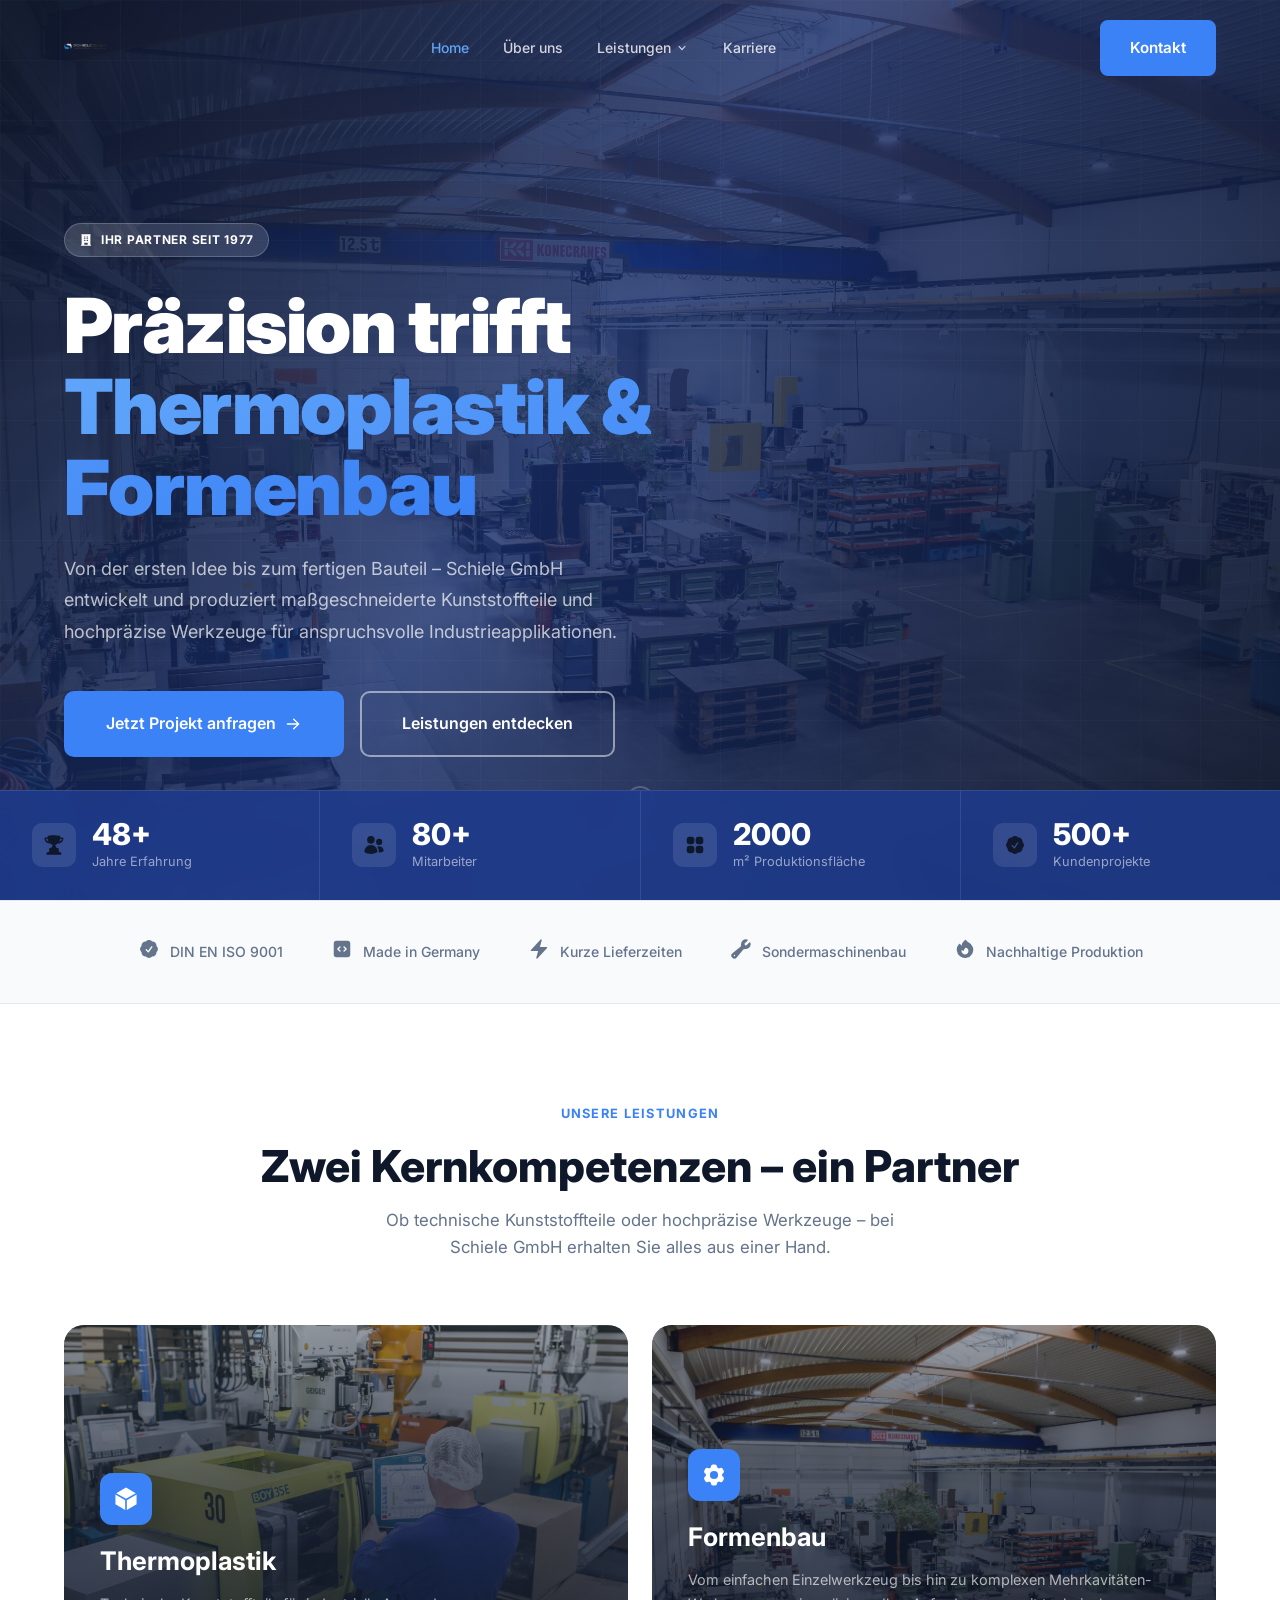
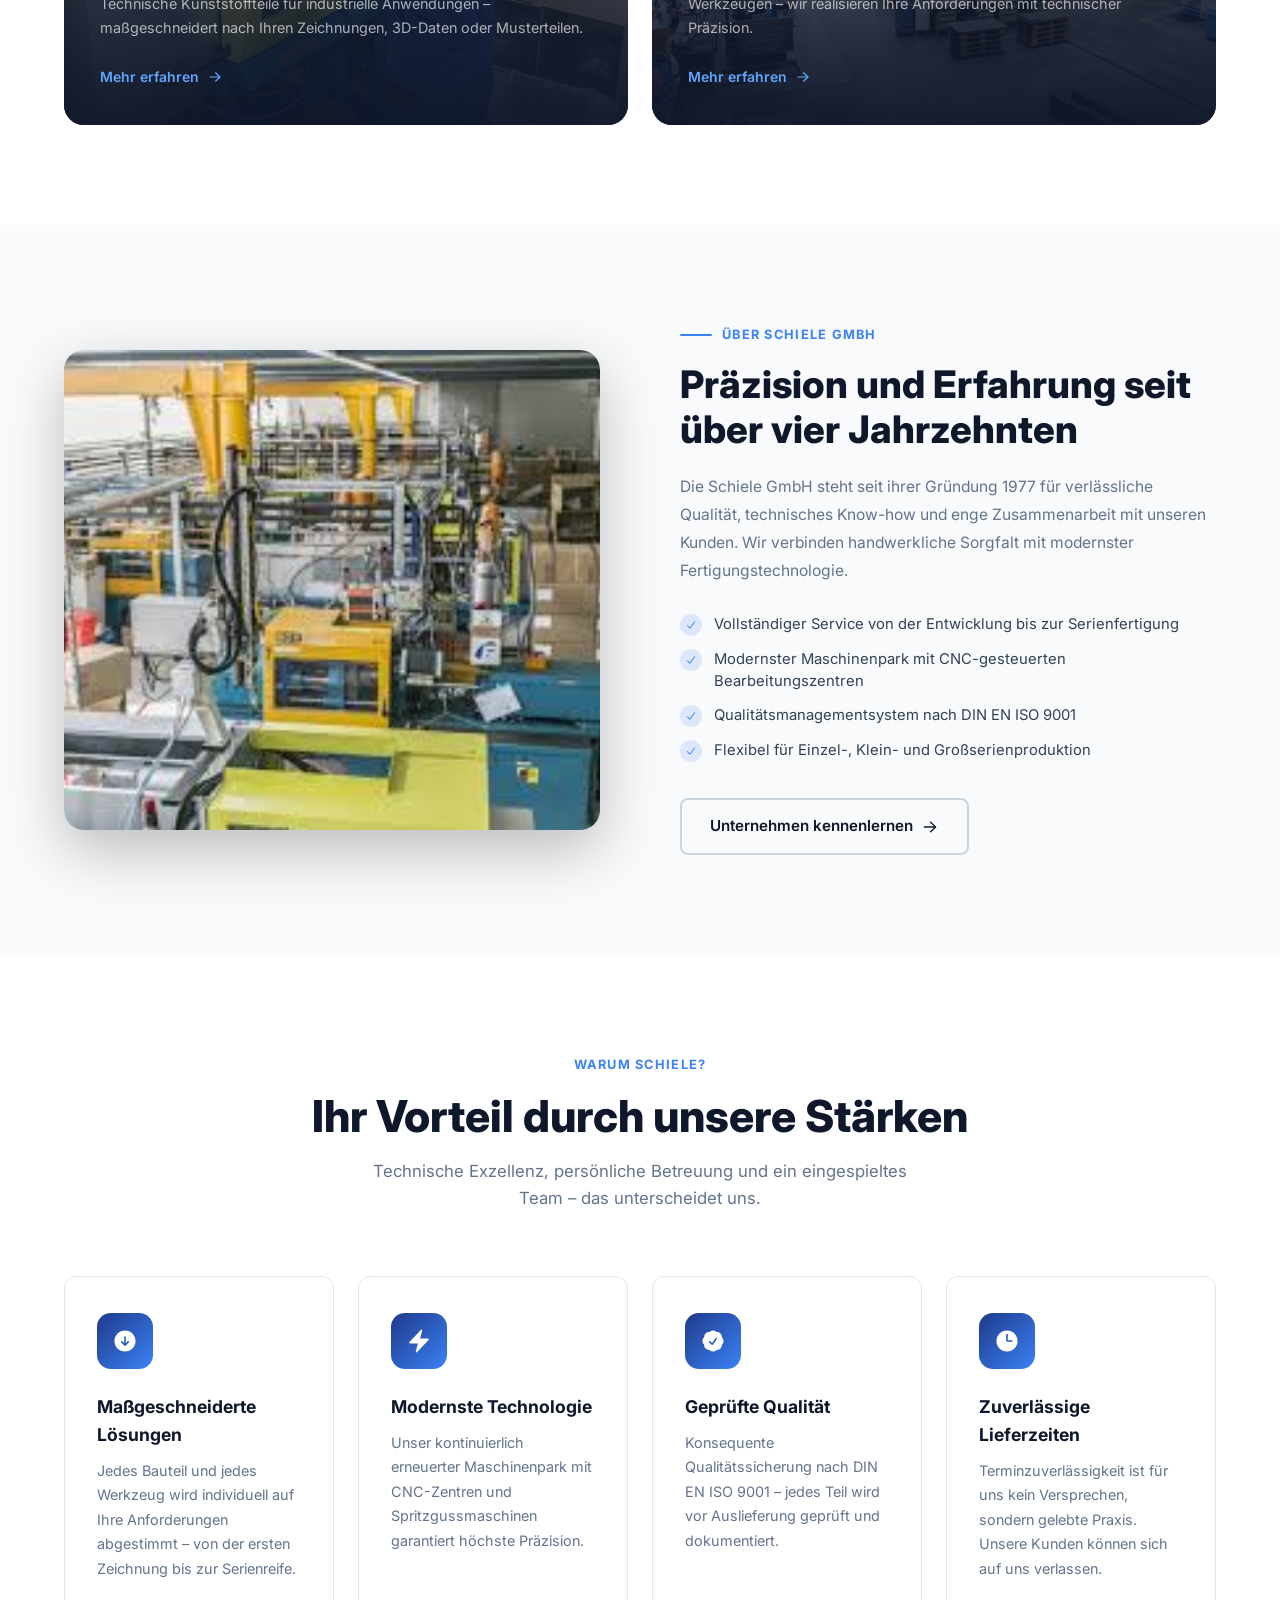
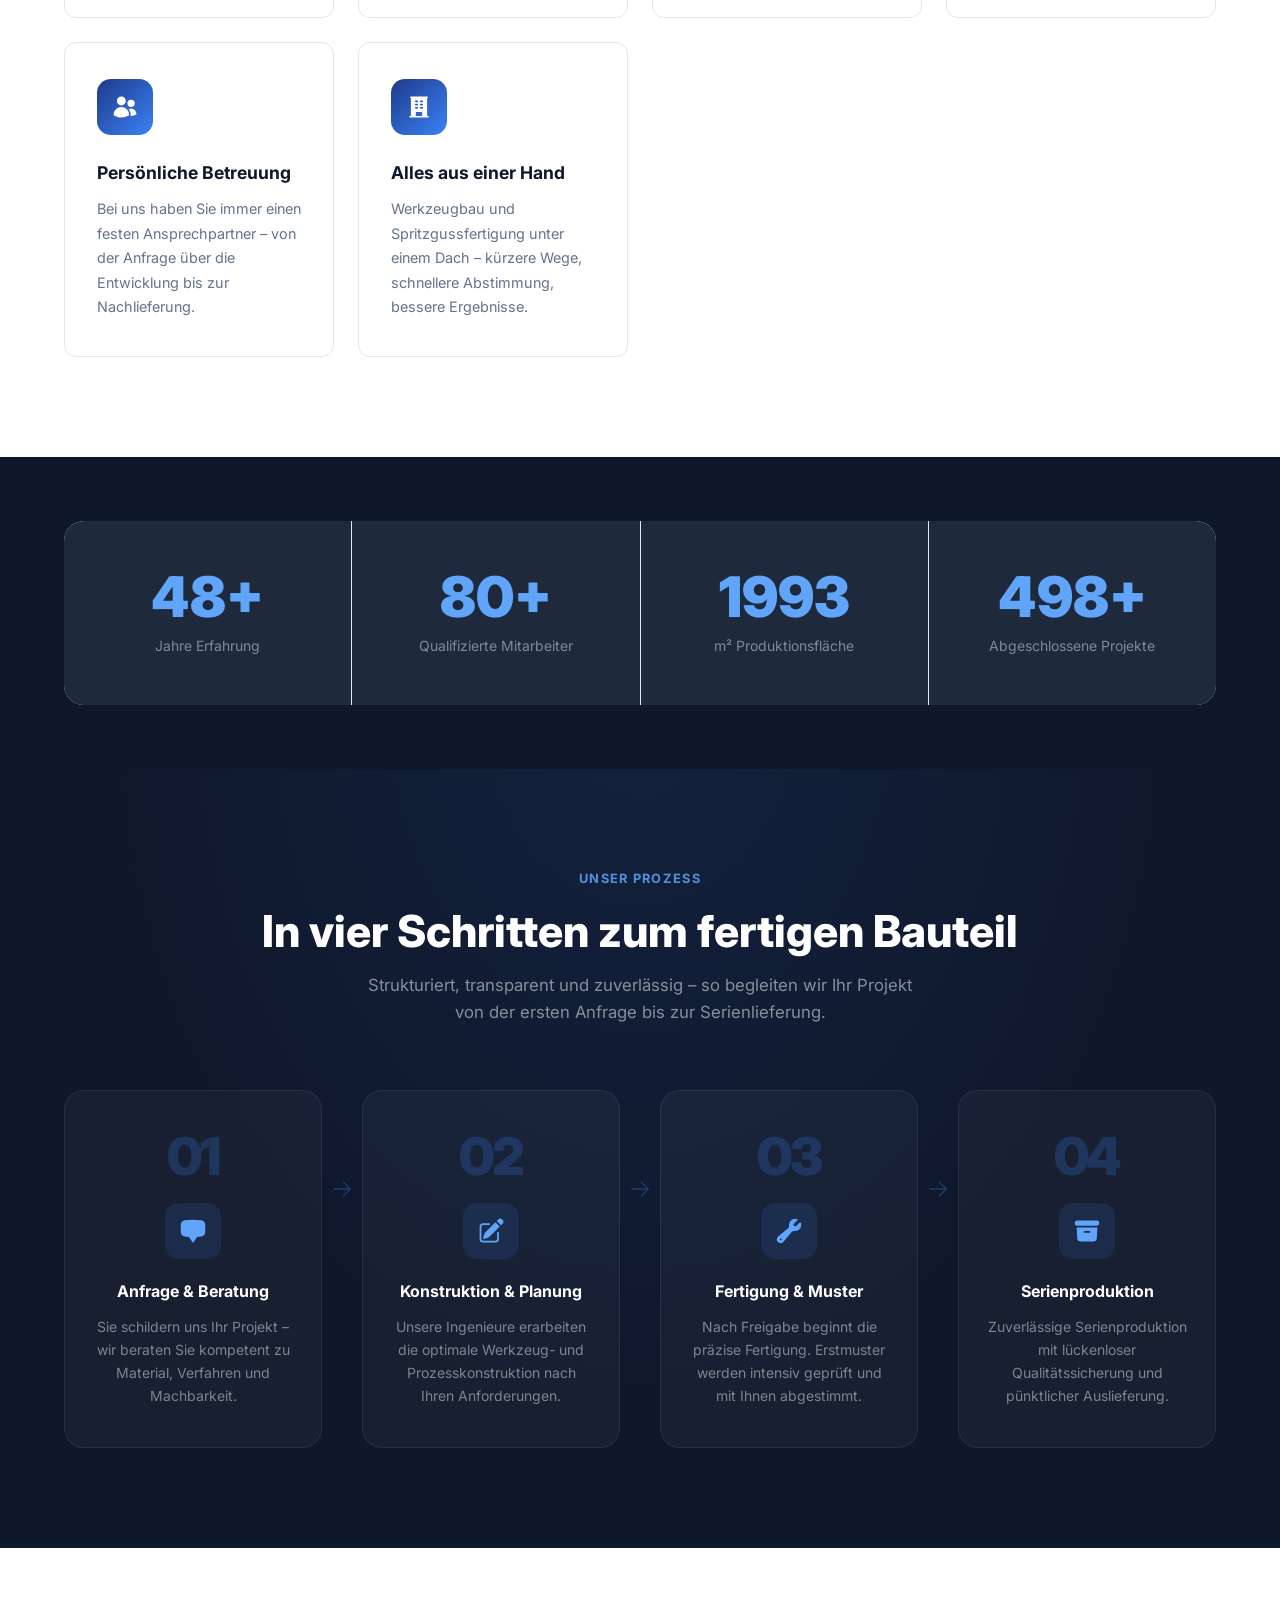
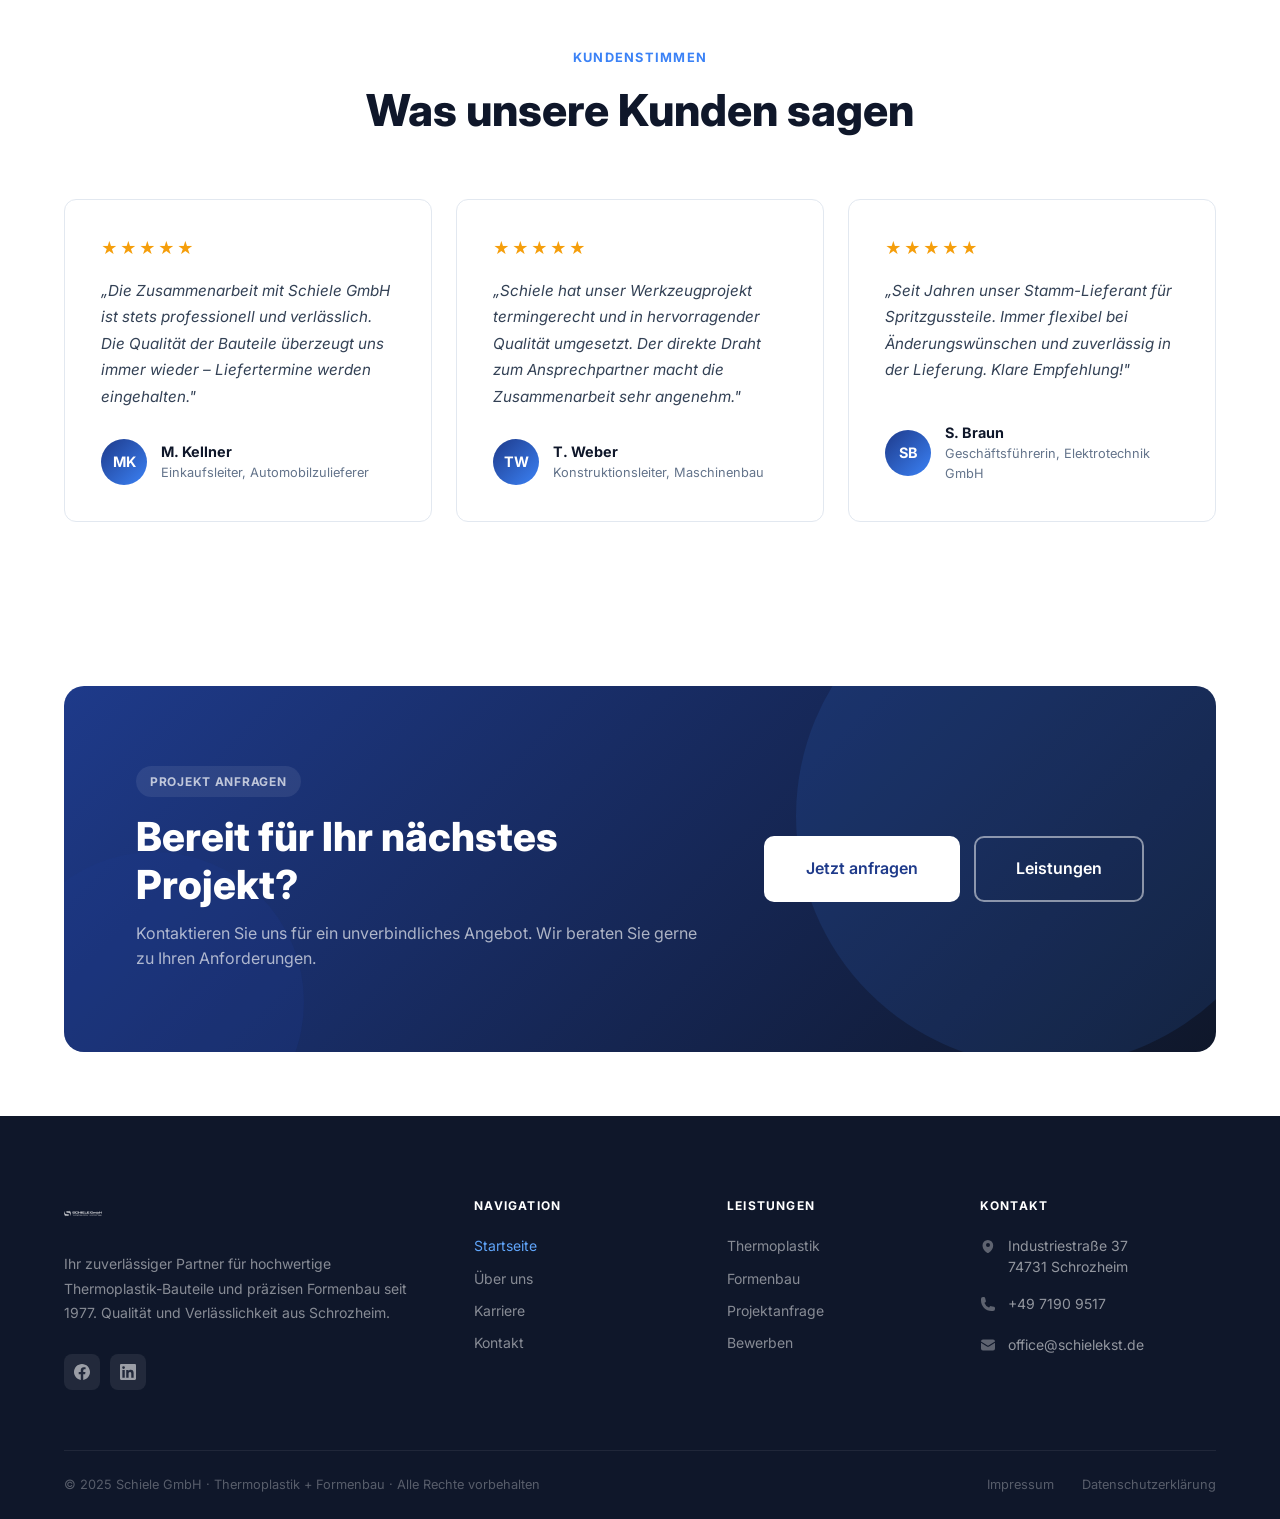
==== commit 51a3418a: "Replace logo with new Schiele GmbH logo Co-Authored-By: Claude Sonnet 4.6 <noreply@anthropic.com>" ====
--- a/index.html
+++ b/index.html
@@ -17,7 +17,7 @@
   <div class="container">
     <div class="navbar-inner">
       <a href="index.html" class="navbar-logo">
-        <img src="Images/schiele_logo_transparent_edited.png" alt="Schiele GmbH">
+        <img src="Images/schiele_logo.png" alt="Schiele GmbH">
       </a>
       <ul class="navbar-links">
         <li><a href="index.html">Home</a></li>
@@ -457,7 +457,7 @@
     <div class="container">
       <div class="footer-grid">
         <div>
-          <img src="Images/schiele_logo_transparent_edited.png" alt="Schiele GmbH" class="footer-logo">
+          <img src="Images/schiele_logo.png" alt="Schiele GmbH" class="footer-logo">
           <p class="footer-about">Ihr zuverlässiger Partner für hochwertige Thermoplastik-Bauteile und präzisen Formenbau seit 1977. Qualität und Verlässlichkeit aus Schrozheim.</p>
           <div class="footer-social">
             <a href="#" aria-label="Facebook">
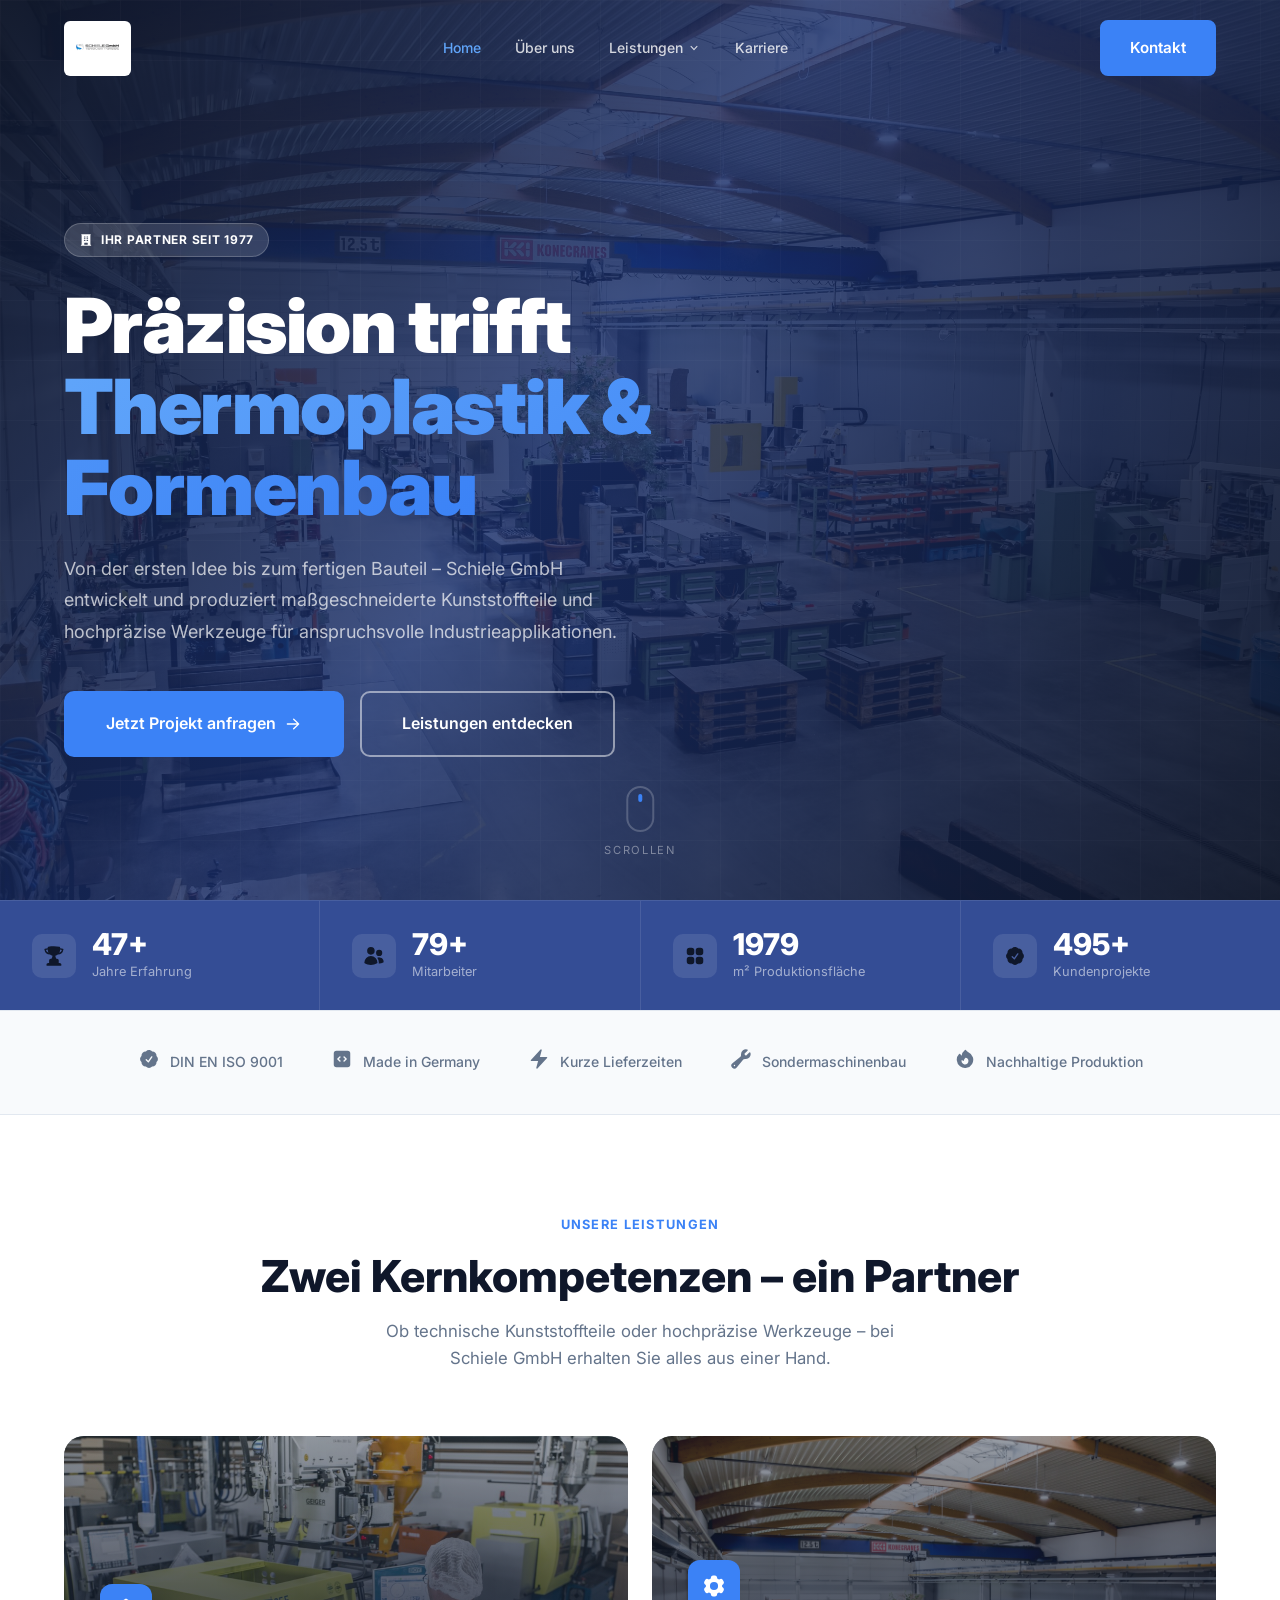
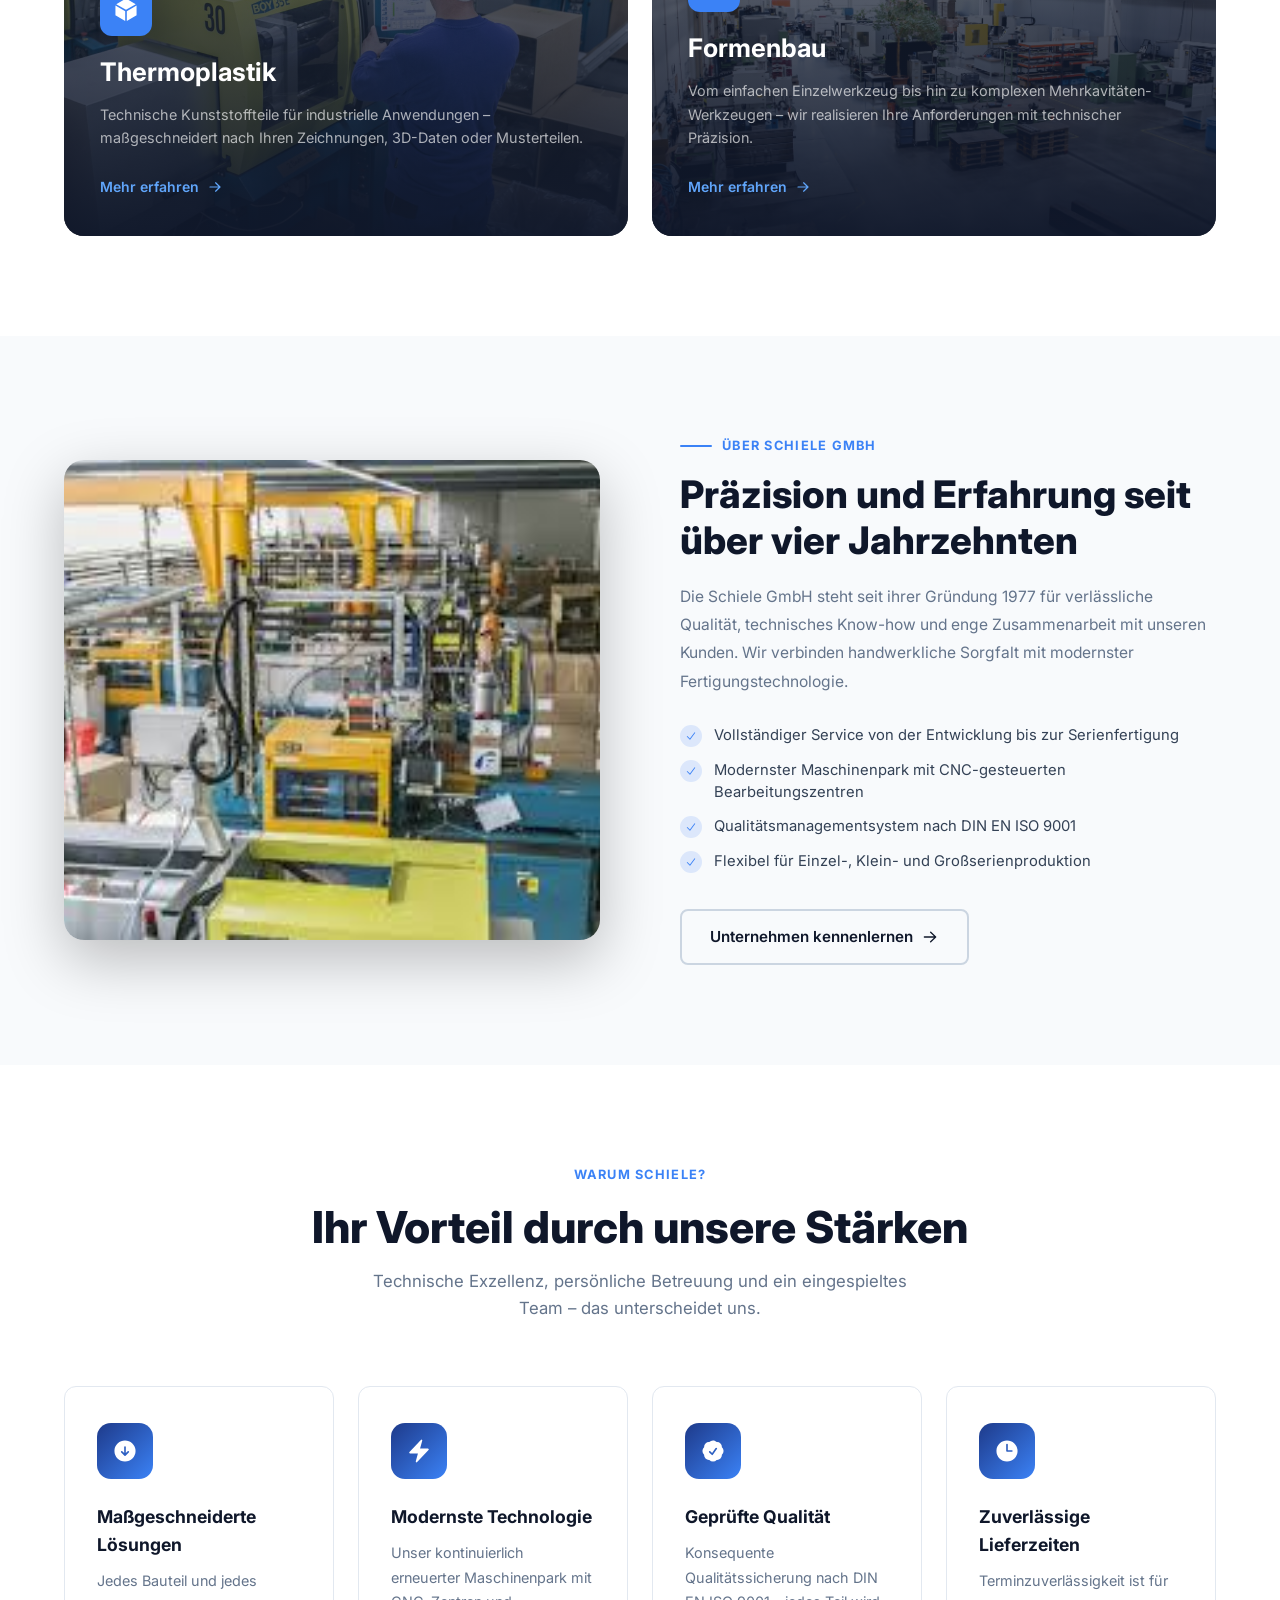
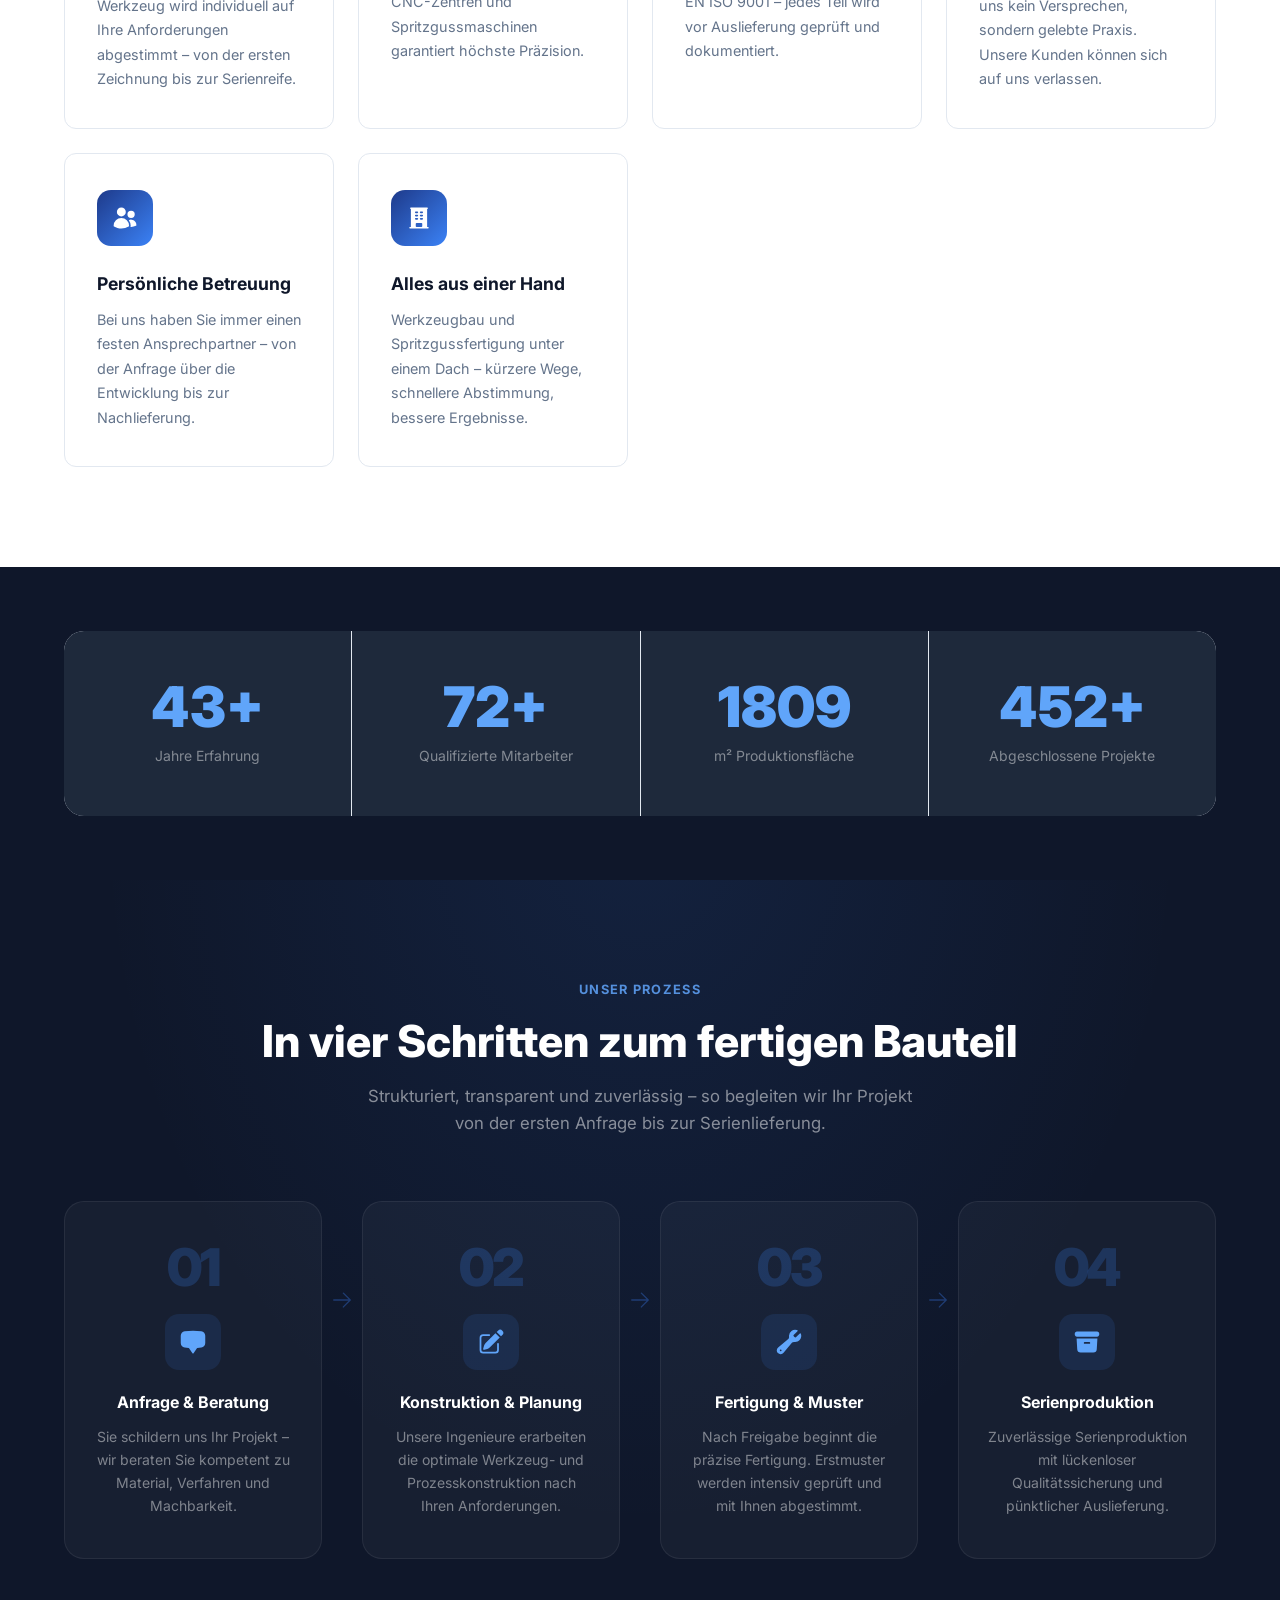
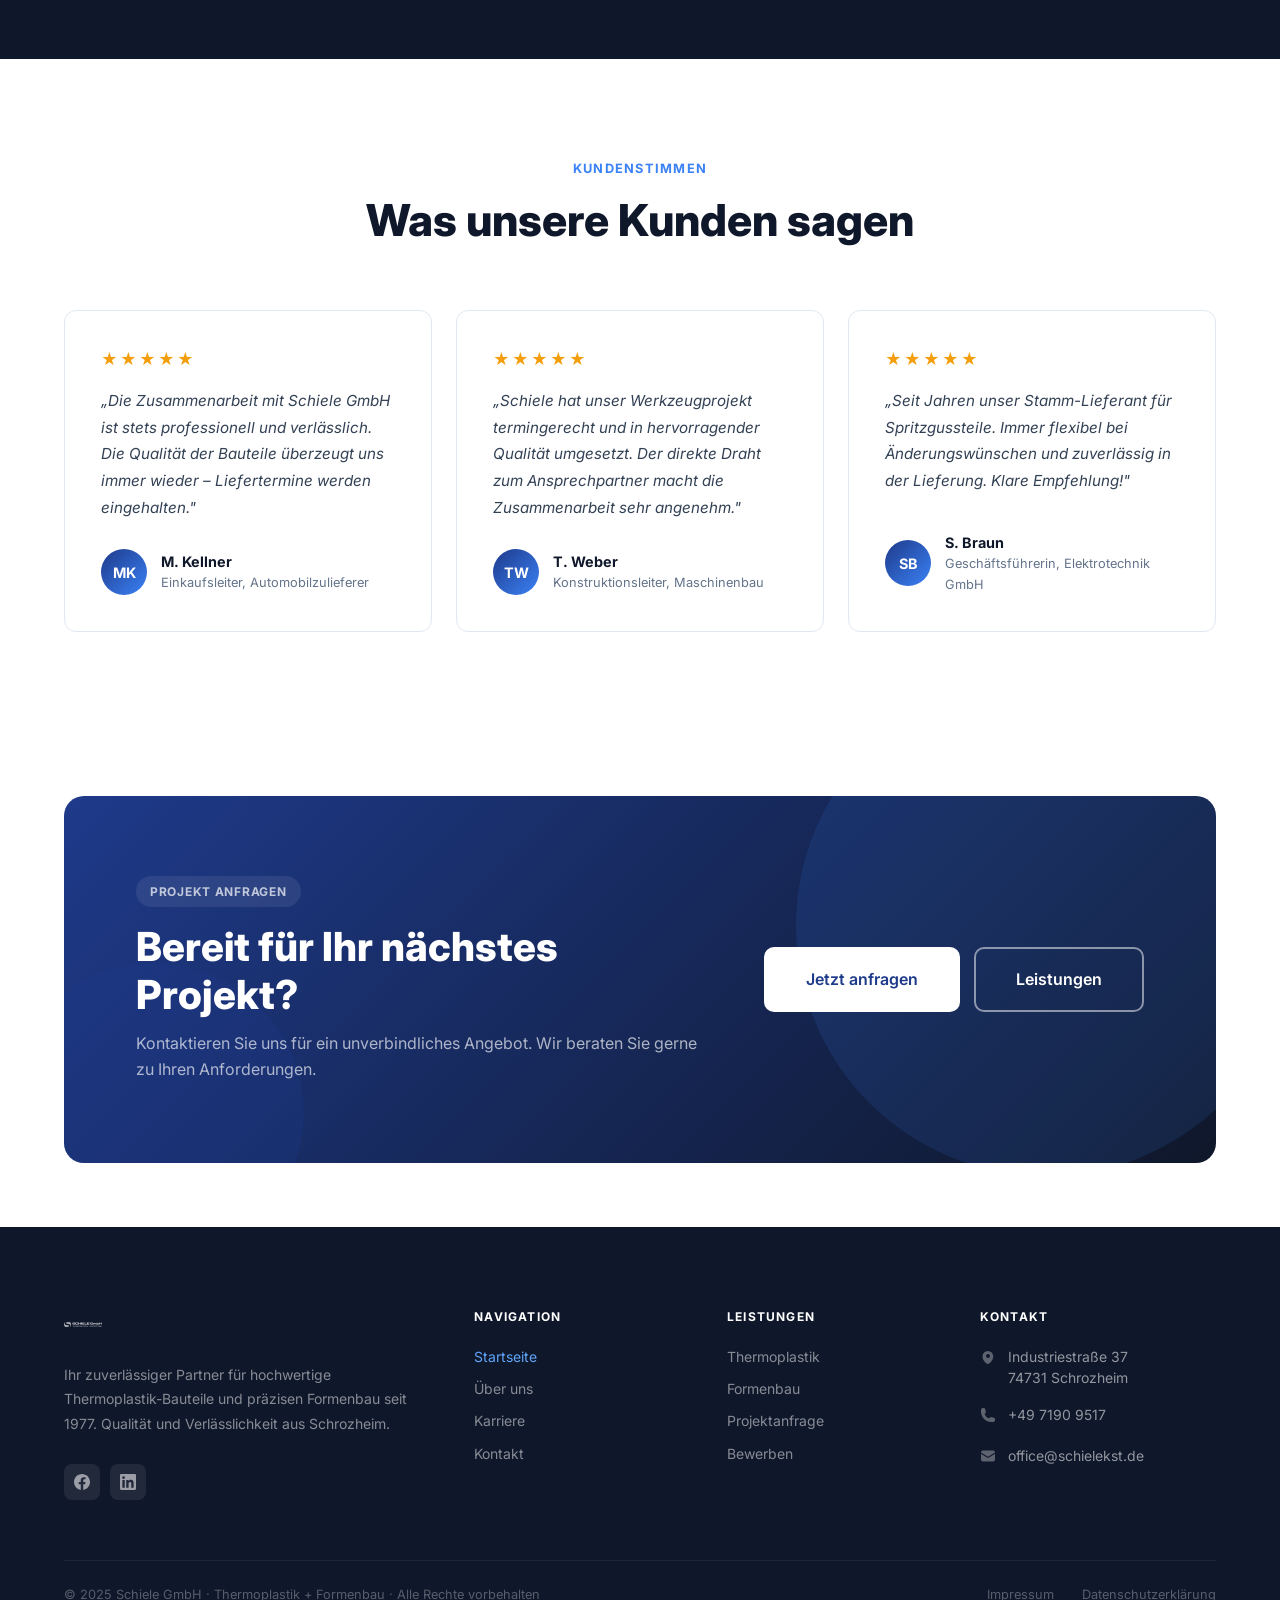
==== commit a381dca2: "Fix logo visibility, stats bar overlap and dropdown hover gap - Logo: add white background pill so i" ====
--- a/index.html
+++ b/index.html
@@ -97,8 +97,14 @@
     </div>
   </div>
 
-  <!-- Stats Bar -->
-  <div class="hero-stats">
+  <div class="hero-scroll">
+    <div class="scroll-indicator"><div class="scroll-dot"></div></div>
+    <span class="hero-scroll-text">Scrollen</span>
+  </div>
+</section>
+
+<!-- ===== HERO STATS BAR ===== -->
+<div class="hero-stats">
     <div class="container" style="width:100%;max-width:100%;padding:0">
       <div class="hero-stats-inner">
         <div class="hero-stat">
@@ -140,12 +146,6 @@
       </div>
     </div>
   </div>
-
-  <div class="hero-scroll">
-    <div class="scroll-indicator"><div class="scroll-dot"></div></div>
-    <span class="hero-scroll-text">Scrollen</span>
-  </div>
-</section>
 
 <!-- ===== CERTIFICATIONS STRIP ===== -->
 <div class="certs-strip">
--- a/css/style.css
+++ b/css/style.css
@@ -122,7 +122,7 @@
   display: flex; align-items: center;
   justify-content: space-between; gap: 24px;
 }
-.navbar-logo img { height: 42px; width: auto; transition: var(--transition); }
+.navbar-logo img { height: 55px; width: auto; transition: var(--transition); background: white; padding: 6px 12px; border-radius: 6px; }
 .navbar-links {
   display: flex; align-items: center; gap: 2px; flex: 1;
   justify-content: center;
@@ -140,10 +140,10 @@
 .dropdown-toggle svg { width: 14px; height: 14px; transition: var(--transition); }
 .nav-dropdown:hover .dropdown-toggle svg { transform: rotate(180deg); }
 .nav-dropdown-menu {
-  position: absolute; top: calc(100% + 12px); left: 50%;
+  position: absolute; top: 100%; left: 50%;
   transform: translateX(-50%) translateY(-8px);
   background: var(--dark-2); border: 1px solid rgba(255,255,255,.1);
-  border-radius: var(--radius); padding: 8px; min-width: 240px;
+  border-radius: var(--radius); padding: 20px 8px 8px 8px; min-width: 240px;
   opacity: 0; pointer-events: none; transition: var(--transition);
   box-shadow: var(--shadow-xl);
 }
@@ -282,7 +282,7 @@
 
 /* ===== HERO STATS BAR ===== */
 .hero-stats {
-  position: absolute; bottom: 0; left: 0; right: 0; z-index: 3;
+  position: relative; z-index: 3;
   background: rgba(30,58,138,.9);
   backdrop-filter: blur(12px);
   border-top: 1px solid rgba(255,255,255,.1);
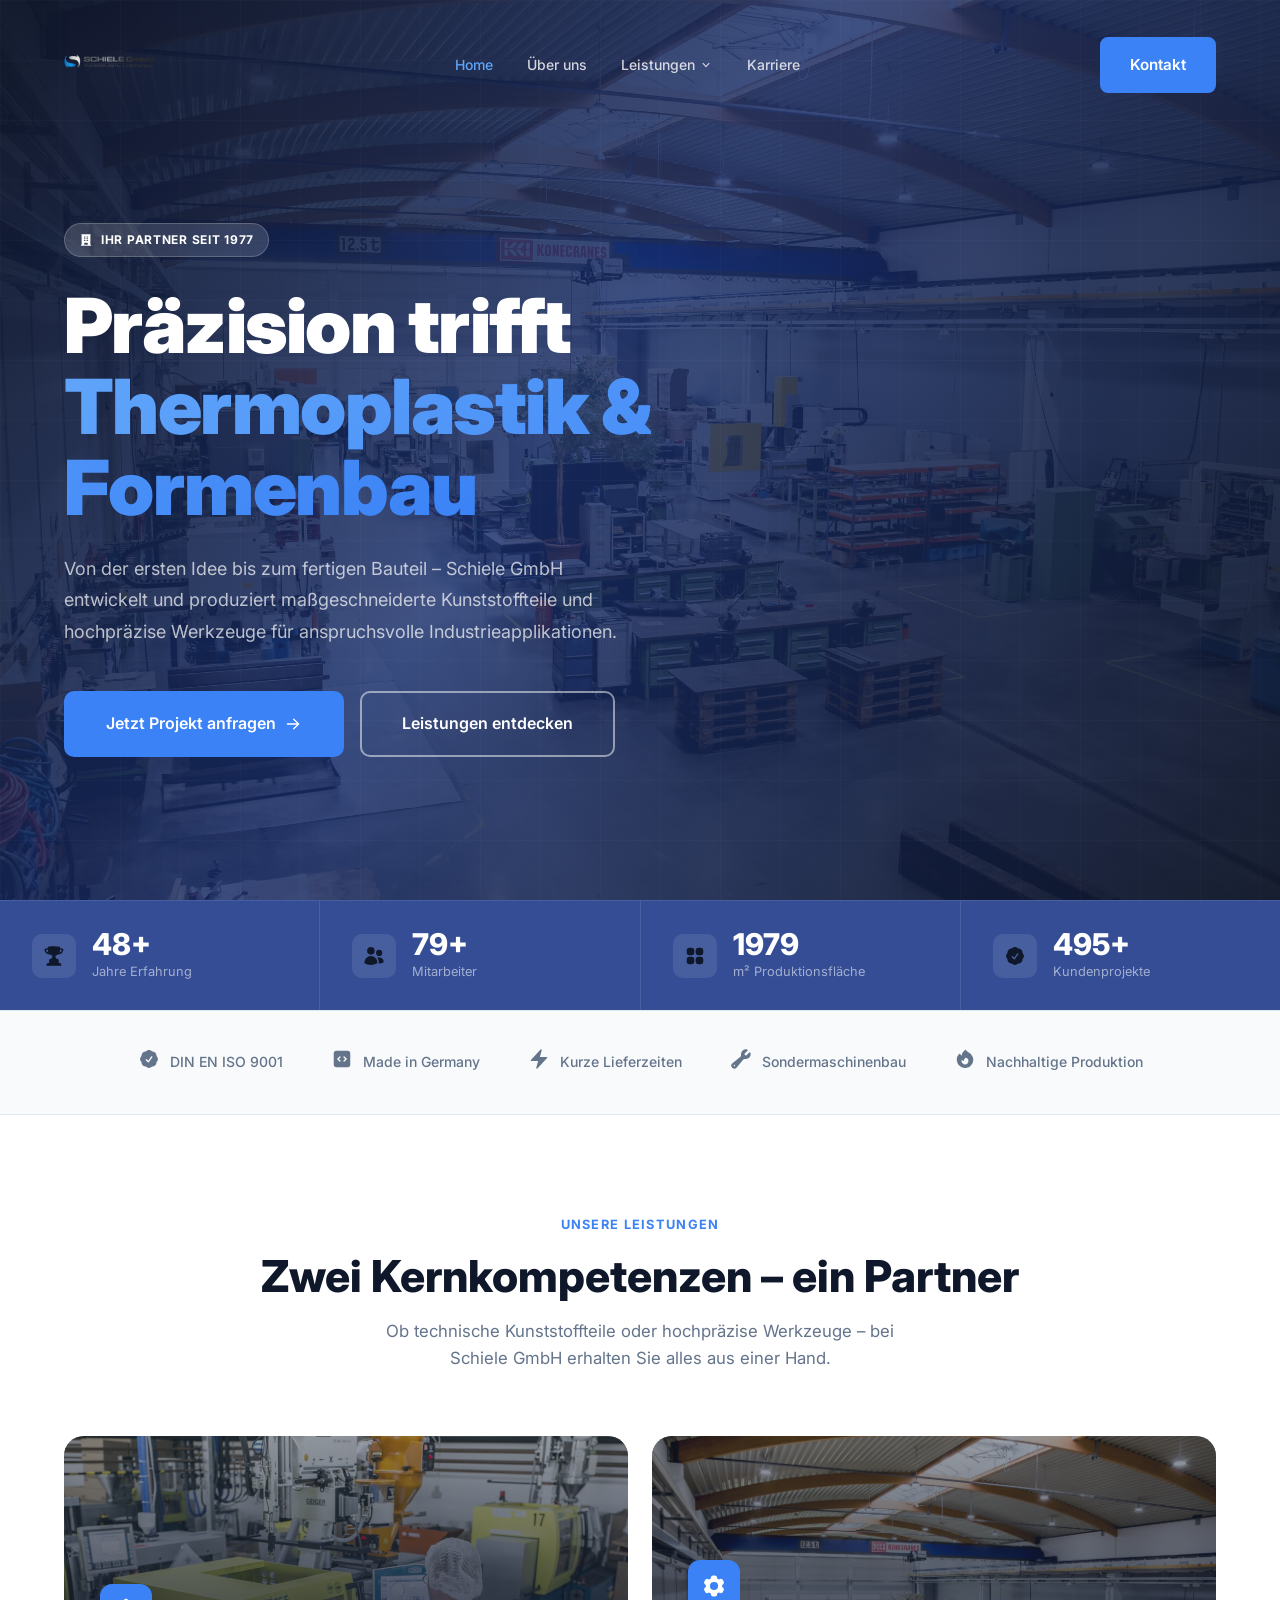
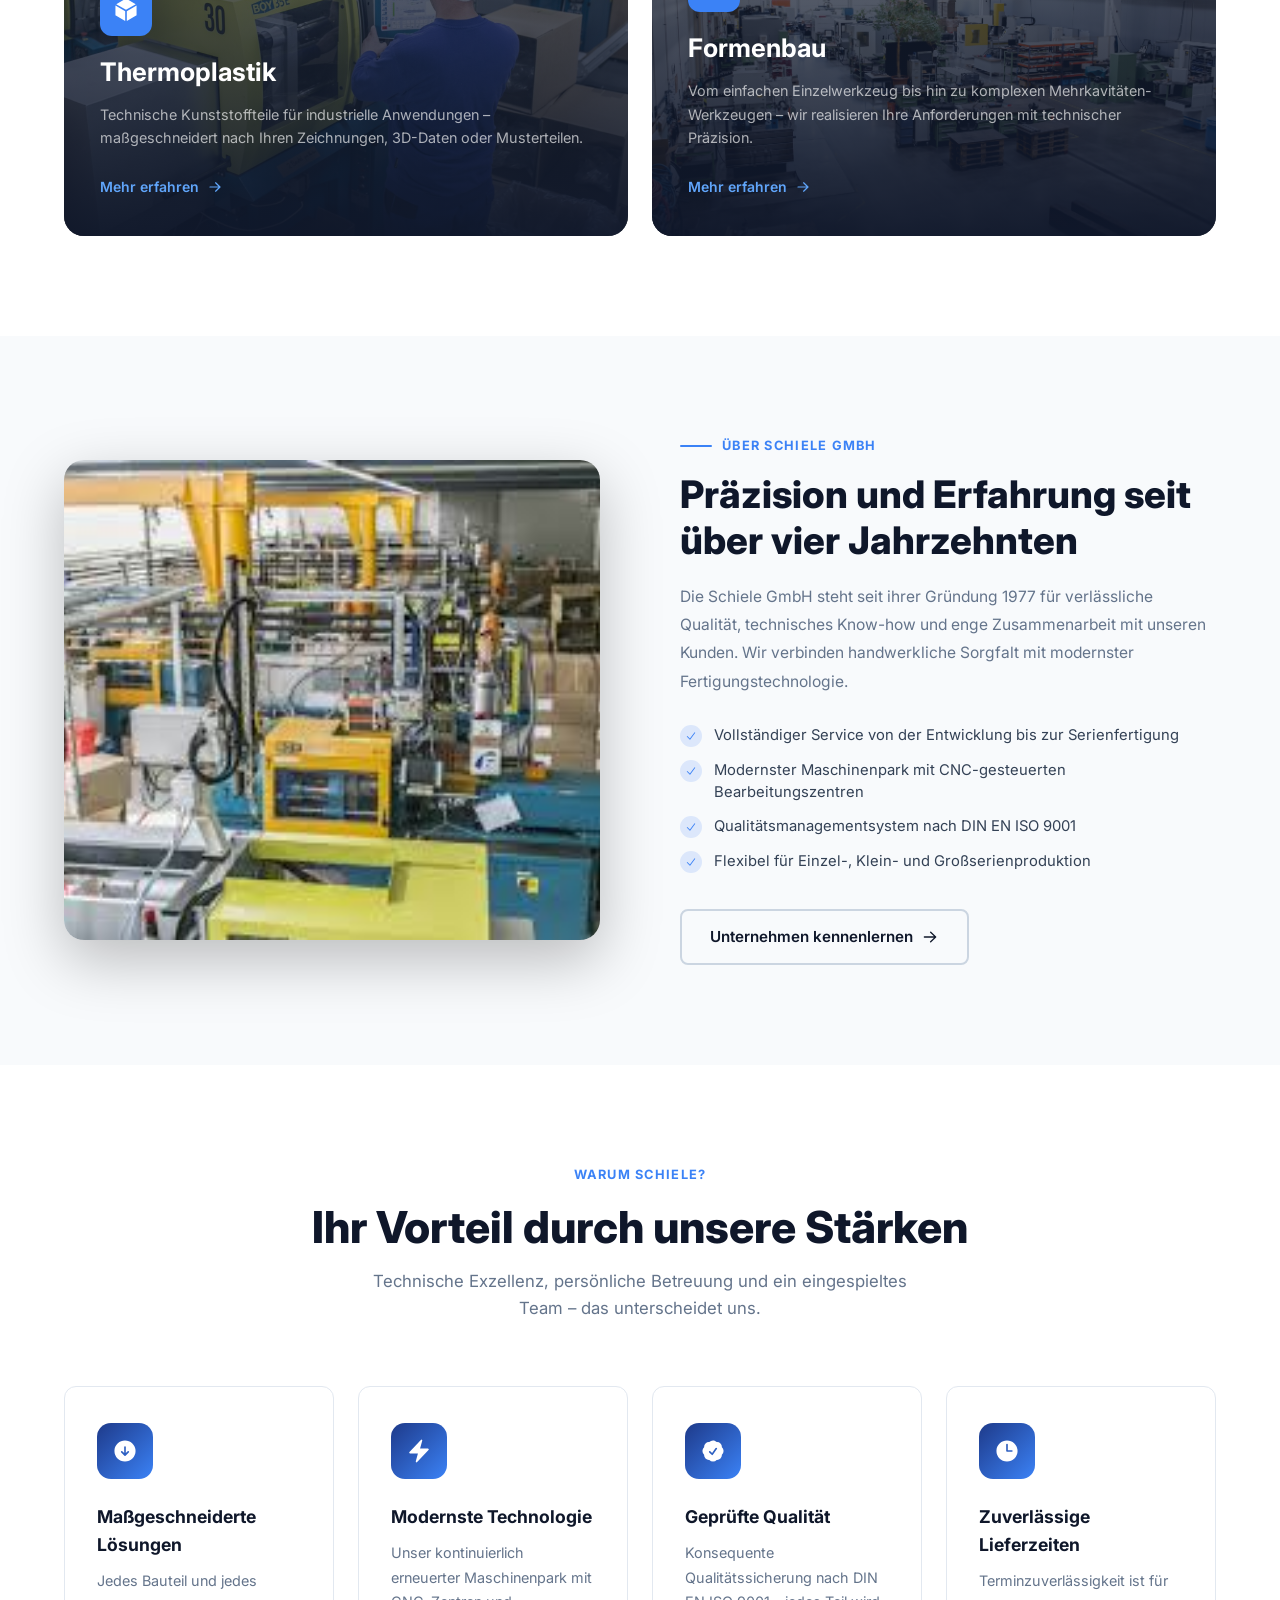
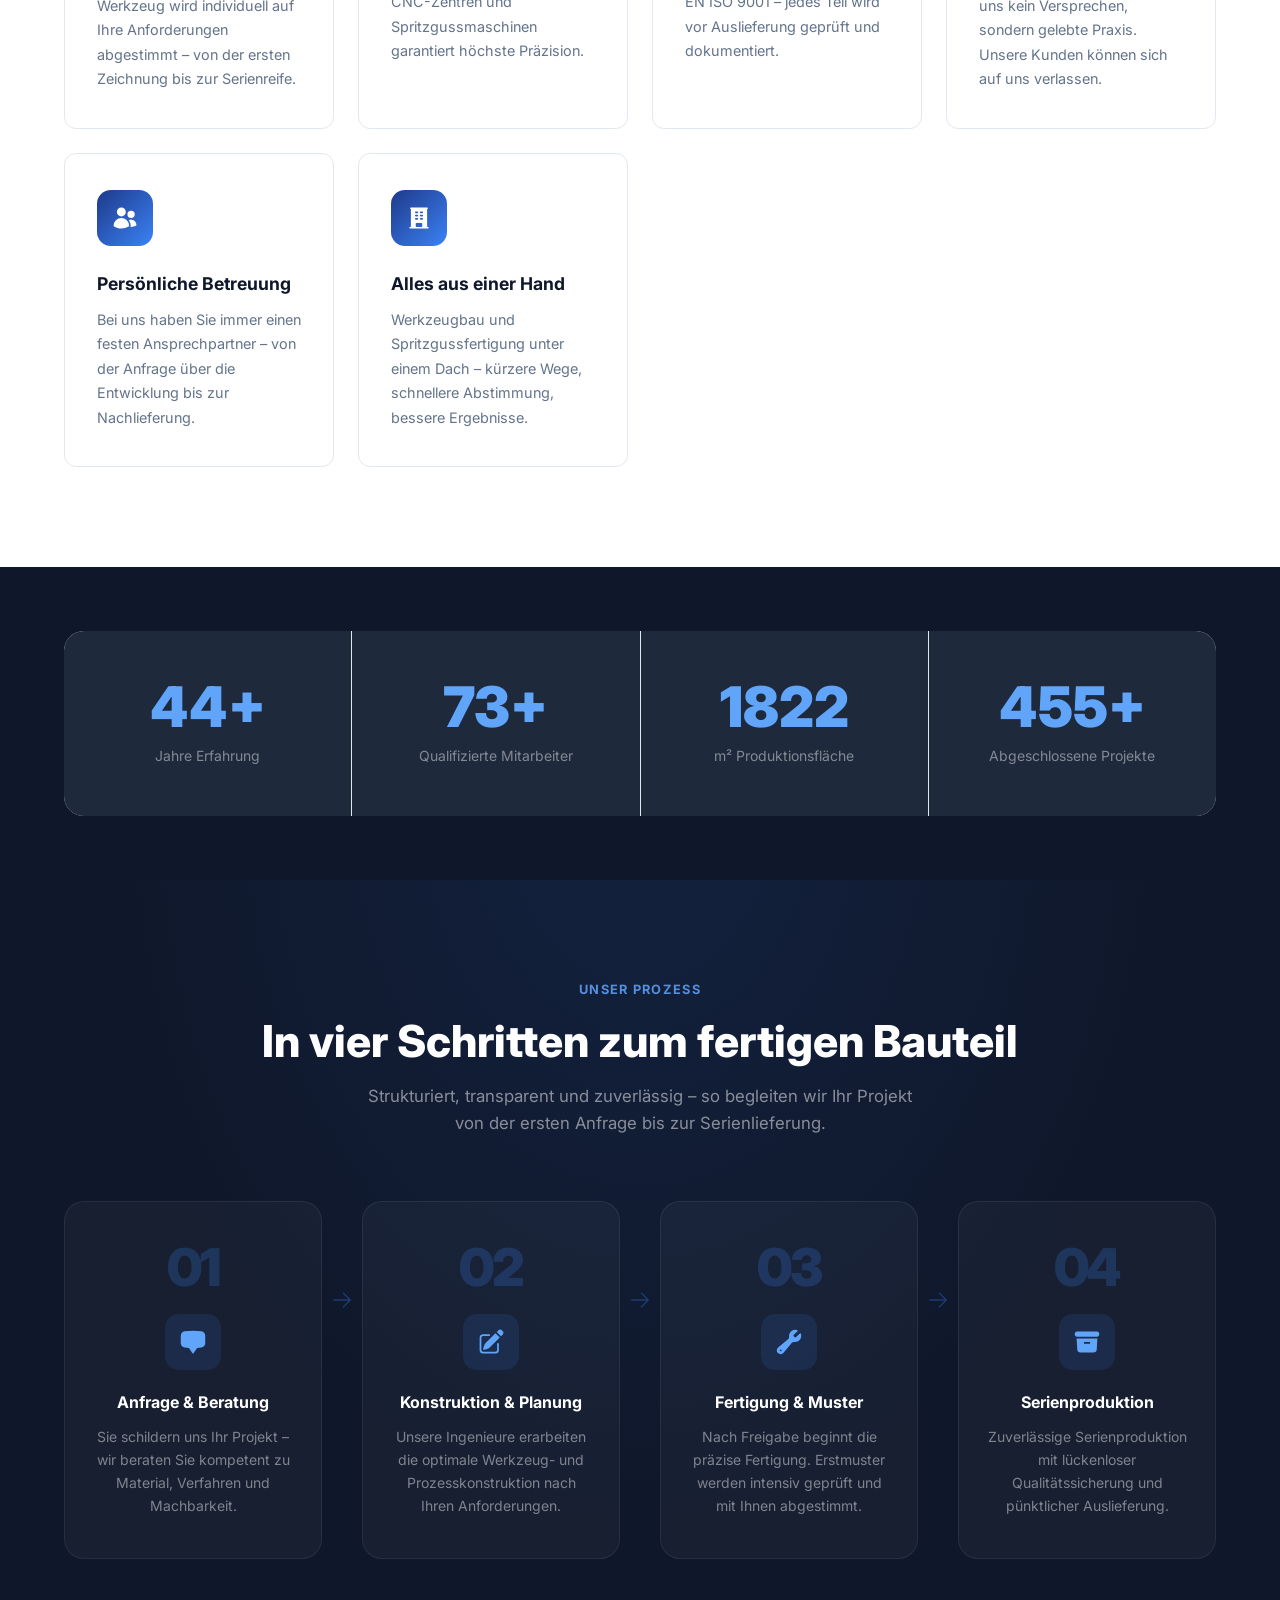
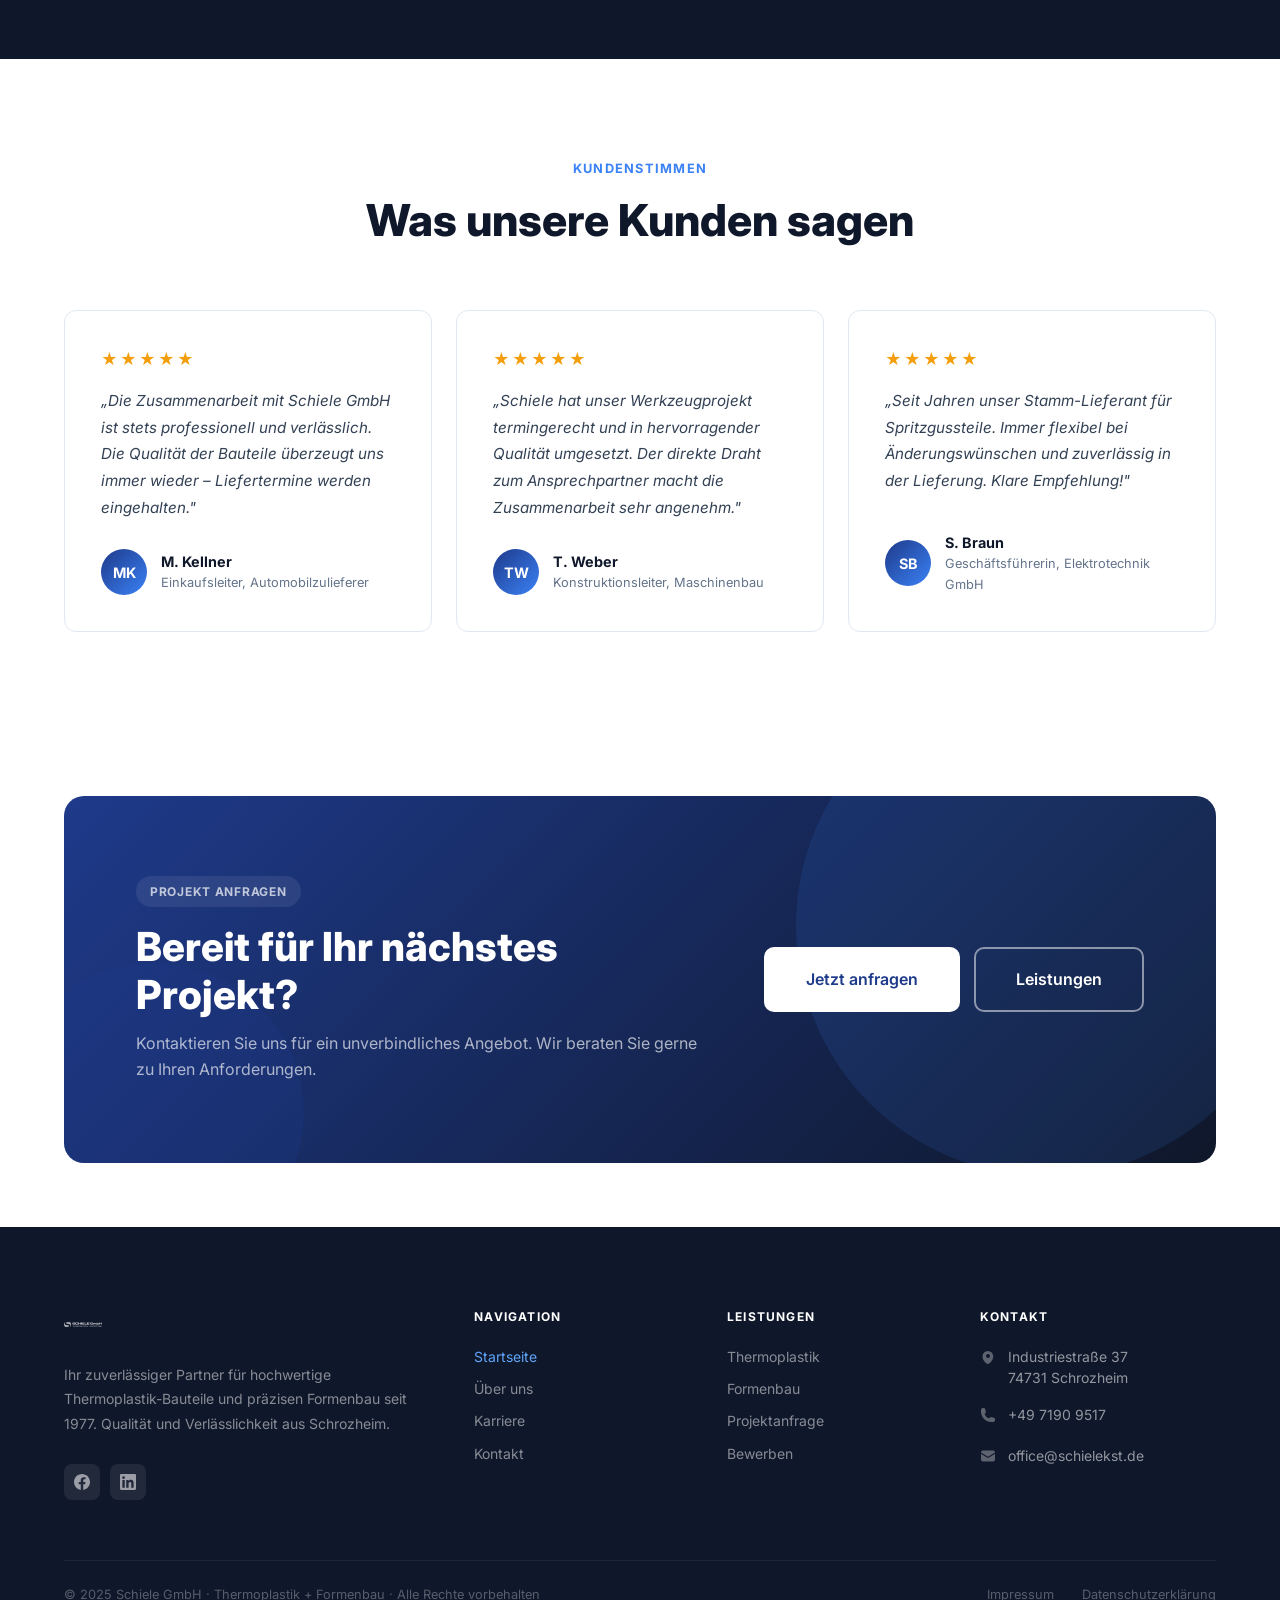
==== commit 0aec5424: "Remove scroll indicator, enlarge logo and remove white background Co-Authored-By: Claude Sonnet 4.6 " ====
--- a/index.html
+++ b/index.html
@@ -97,10 +97,6 @@
     </div>
   </div>
 
-  <div class="hero-scroll">
-    <div class="scroll-indicator"><div class="scroll-dot"></div></div>
-    <span class="hero-scroll-text">Scrollen</span>
-  </div>
 </section>
 
 <!-- ===== HERO STATS BAR ===== -->
--- a/css/style.css
+++ b/css/style.css
@@ -122,7 +122,7 @@
   display: flex; align-items: center;
   justify-content: space-between; gap: 24px;
 }
-.navbar-logo img { height: 55px; width: auto; transition: var(--transition); background: white; padding: 6px 12px; border-radius: 6px; }
+.navbar-logo img { height: 90px; width: auto; transition: var(--transition); }
 .navbar-links {
   display: flex; align-items: center; gap: 2px; flex: 1;
   justify-content: center;
